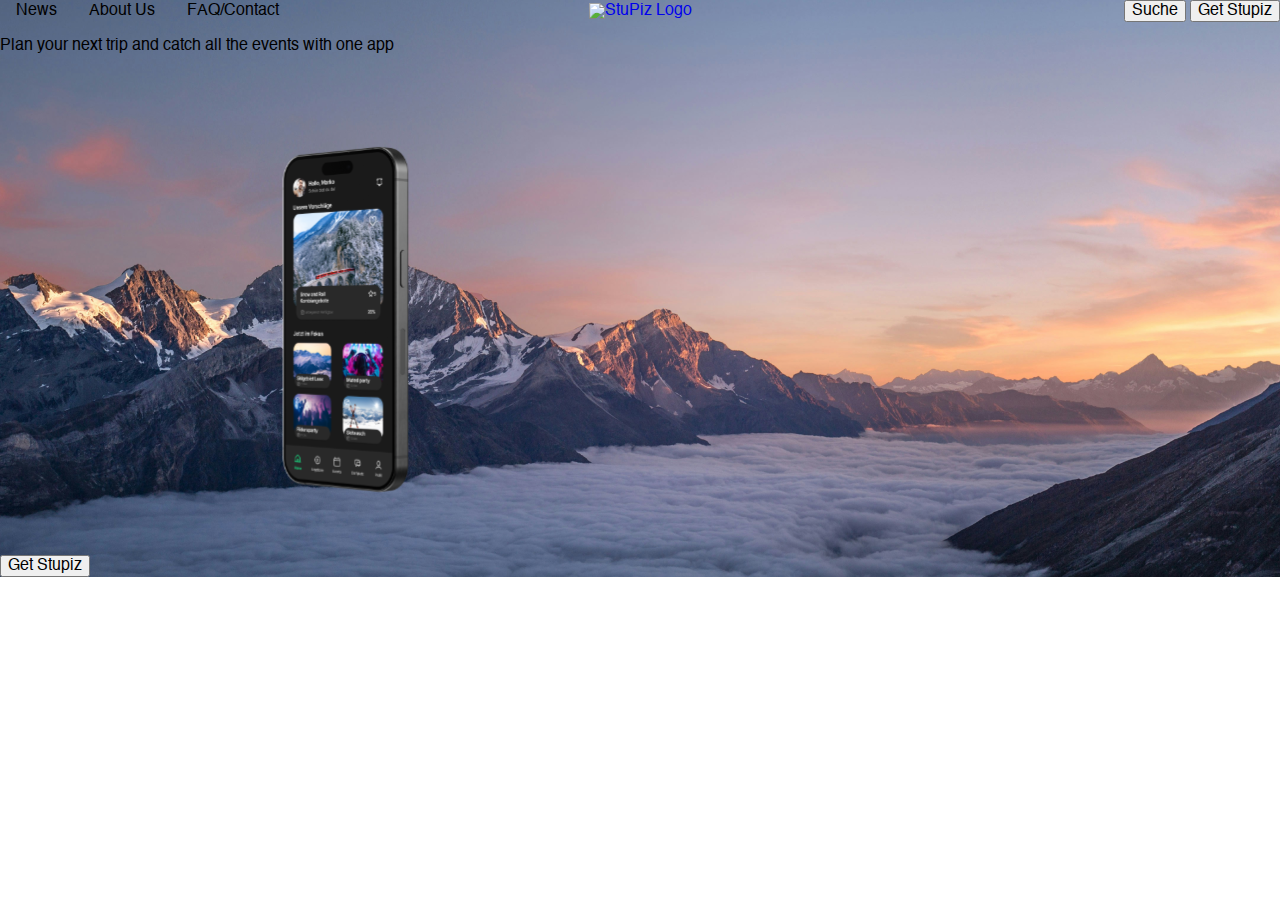
==== index.html @ 4cbeb844 "add background Image" ====
<!DOCTYPE html>
<html lang="en">
<head>
    <meta charset="UTF-8">
    <meta http-equiv="X-UA-Compatible" content="IE=edge">
    <meta name="viewport" content="width=device-width, initial-scale=1.0">
    <title>StuPiz</title>

    <link rel="stylesheet" href="css/style.css">
</head>
<body>
    <header>
        <div class="header">
            <input type="checkbox" id="menu-toggle" class="menu-toggle">
            <label for="menu-toggle" class="burger-icon">
                <img src="./img/BurgerMenu.svg" alt="Open Menu">
            </label>
            <nav class="nav">
                <ul class="nav_links">
                    <li><a href="./pages/news.html">News</a></li>
                    <li><a href="./pages/aboutUs.html">About Us</a></li>
                    <li><a href="./pages/faqContact.html">FAQ/Contact</a></li>   
                </ul>
            </nav>
            <div class="logo">
                <a href="index.html">
                    <img src="./img/" alt="StuPiz Logo">
                </a>
            </div>
            <div class="download">
                <button type="button">Suche</button>
                <button type="button">Get Stupiz</button>
            </div>
        </div>
        <div class="prototype">
            <p> Plan your next trip and catch all the events with one app</p>
            <button type="button">Get Stupiz</button>

            <img src="./img/PhonePrototype.svg" width="500" height="500">    
        </div>
    </header>
    <main>
        <!-- <div class="image">
            <div class="prototype">
                <p> Plan your next trip and catch all the events with one app</p>
                <button type="button">Get Stupiz</button>

                <img src="./img/PhonePrototype.svg" width="500" height="500">    
            </div>
        </div> -->
    </main>
    <footer>
    </footer>
</body>
</html>
---- css/style.css ----
@font-face {
  font-family: 'Helvetica';
  src: url('Helvetica.ttc') format('truetype');
}

* {
  font-family: 'Helvetica', sans-serif;
  font-weight: 500;
  font-size: 16px;
  text-decoration: none;
}

body {
  margin: 0;
  padding: 0;
}
/* .image {
  background-image: url('../img/backgroundHomepage.png');
  position: absolute;
  top: 0;
  width: 100%;
  overflow: hidden;
  z-index: -1;
}*/

.prototype {
} 

header{
  background-image: url('../img/backgroundHomepage.png');
  margin: 0;
  padding: 0;
}

.header {
  display: flex;
  align-items: center;
}

.logo {
  flex: 1;
  text-align: center;
}

.download {
  flex: 1;
  text-align: right;
}

.burger-icon {
  display: none; /* Hidden by default for larger screens */
  cursor: pointer;
  z-index: 10;
}

.burger-icon img {
  width: 2rem;
  height: 2rem;
  transition: all 0.7s ease-in-out;
  /*transition: all 0.7s ease;  Optional smooth transition */
}

/* Hide Checkbox */
.menu-toggle {
  display: none;
}

.nav{
  flex: 1;
  /* justify-content: space-between;
  align-items: center; */
  display: flex;
  align-items: center;
  position: relative;
  width: 100%;
}

.nav_links {
  /* list-style: none;
  display: flex;
  flex-wrap: wrap;
  justify-content: space-between;
  margin: 0;
  padding: 0;
  margin-bottom: 10px; */

  display: flex;
  list-style: none;
  margin: 0;
  padding: 0;
}

.nav_links li a {
  /* display: block;
  box-sizing: border-box;
  height: 40px;
  padding: 10px 15px 0px 15px;
  color: black; */

  text-decoration: none;
  padding: 0 1rem;
  color: #000;
}

@media (max-width: 900px) {

  .nav_links {
    display: none; /* Hide by default */
    position: absolute;
    top: 100%; /* Position below header */
    left: 0;
    flex-direction: column; /* Vertical layout */
    width: 100%;
    text-align: left;
    padding: 1rem 0;
  }

  /* Show Navigation When Checked */
  .menu-toggle:checked ~ .nav .nav_links {
      display: flex;
  }

  /* Display Burger Icon */
  .burger-icon {
      display: block;
      background-color: black;
  }

  /* Swap Burger Icon to Close Icon When Checked */
  .menu-toggle:checked + .burger-icon img {
      content: url('../img/CloseIcon.svg'); /* Replace with CloseMenu.svg */
  }

  /* Hide Logo and Download Button When Checked */
  .menu-toggle:checked ~ .logo,
  .menu-toggle:checked ~ .download {
      display: none;
  }
}
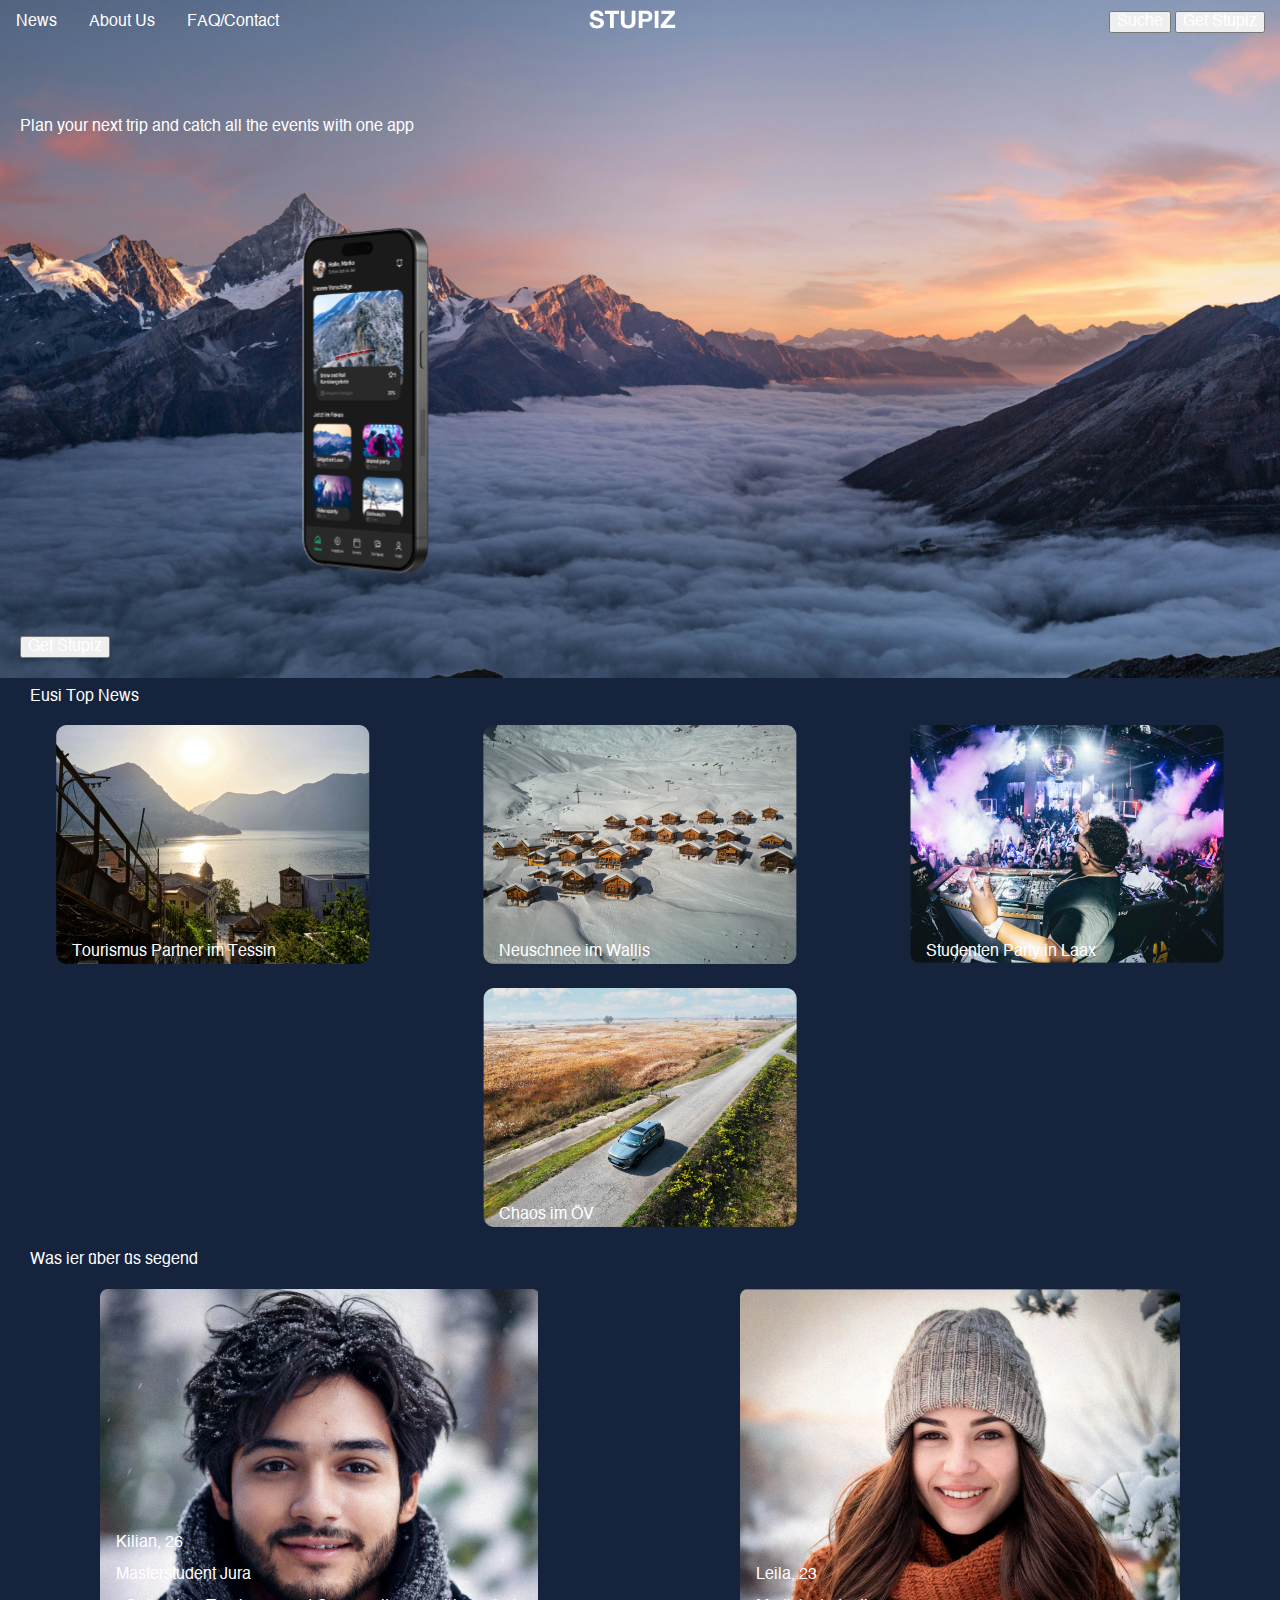
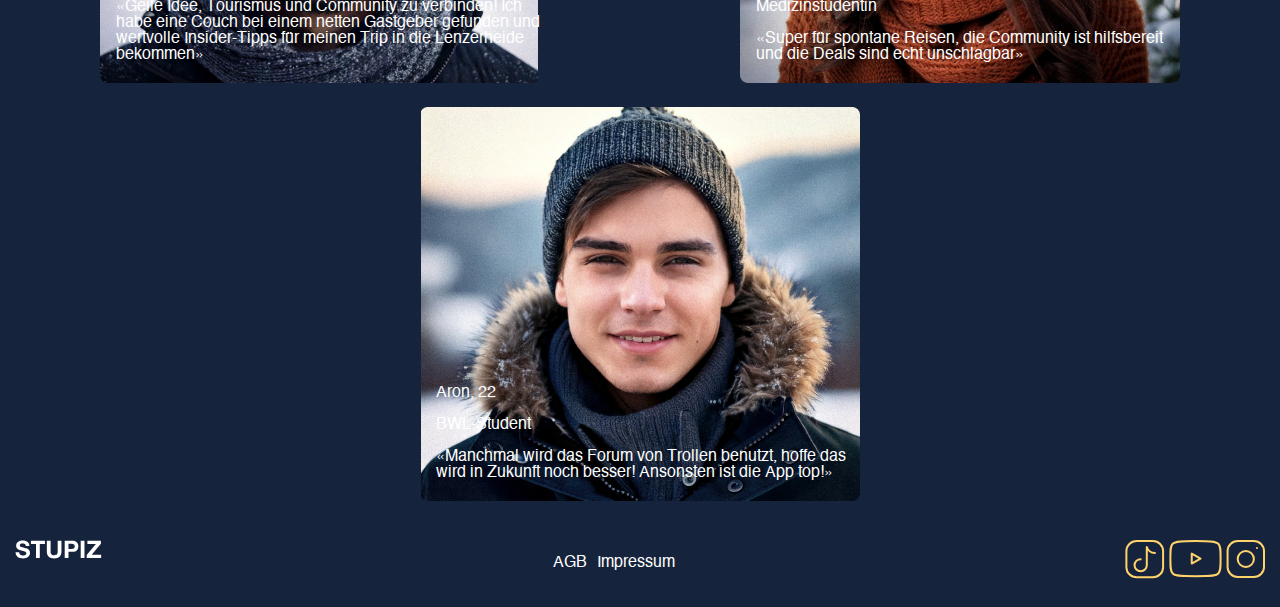
==== commit ee475590: "Add homepage content and FAQ page" ====
--- a/index.html
+++ b/index.html
@@ -9,7 +9,7 @@
     <link rel="stylesheet" href="css/style.css">
 </head>
 <body>
-    <header>
+    <header id="background-image">
         <div class="header">
             <input type="checkbox" id="menu-toggle" class="menu-toggle">
             <label for="menu-toggle" class="burger-icon">
@@ -24,7 +24,7 @@
             </nav>
             <div class="logo">
                 <a href="index.html">
-                    <img src="./img/" alt="StuPiz Logo">
+                    <img src="img/STUPIZ.svg" alt="StuPiz Logo">
                 </a>
             </div>
             <div class="download">
@@ -40,16 +40,84 @@
         </div>
     </header>
     <main>
-        <!-- <div class="image">
-            <div class="prototype">
-                <p> Plan your next trip and catch all the events with one app</p>
-                <button type="button">Get Stupiz</button>
-
-                <img src="./img/PhonePrototype.svg" width="500" height="500">    
+        <div class="top-news">
+            <h1>Eusi Top News</h1>
+            <div class="top-news-items">
+                <article class="news-item">
+                    <a href="./pages/news.html"><img src="img/News1.png" alt="News1" class="news-img"></a>
+                    <div class="zwei_ueberschriften">
+                        <a class="mini_marker" href="./pages/news.html">Tourismus Partner im Tessin</a>
+                    </div>
+                </article>
+                <article class="news-item">
+                    <a href="./pages/news.html"><img src="img/News2.png" alt="News1" class="news-img"></a>
+                    <div class="zwei_ueberschriften">
+                        <a class="mini_marker" href="./pages/news.html">Neuschnee im Wallis</a>
+                    </div>
+                </article>
+                <article class="news-item">
+                    <a href="./pages/news.html"><img src="img/News3.png" alt="News1" class="news-img"></a>
+                    <div class="zwei_ueberschriften">
+                        <a class="mini_marker" href="./pages/news.html">Studenten Party in Laax</a>
+                    </div>
+                </article>
+                <article class="news-item">
+                    <a href="./pages/news.html"><img src="img/News4.png" alt="News1" class="news-img"></a>
+                    <div class="zwei_ueberschriften">
+                        <a class="mini_marker" href="./pages/news.html">Chaos im ÖV</a>
+                    </div>
+                </article>
             </div>
-        </div> -->
+        </div>
+        <div class="reviews">
+            <h1>Was ier über üs segend</h1>
+            <div class="review-items">
+                <article class="review-item">
+                    <img src="img/Kilian.png" alt="Review1" class="review-img">
+                    <div class="zwei_ueberschriften">
+                        <h2>Kilian, 26</h2>
+                        <h3>Masterstudent Jura</h3>
+                        <p>«Geile Idee, Tourismus und Community zu verbinden! Ich habe eine Couch bei einem netten Gastgeber gefunden und wertvolle Insider-Tipps für meinen Trip in die Lenzerheide bekommen»</p>
+                    </div>
+                </article>
+                <article class="review-item">
+                    <img src="img/Leila.png" alt="Review2" class="review-img">
+                    <div class="zwei_ueberschriften">
+                        <h2>Leila, 23</h2>
+                        <h3>Medizinstudentin</h3>
+                        <p>«Super für spontane Reisen, die Community ist hilfsbereit und die Deals sind echt unschlagbar»</p>
+                    </div>
+                </article>
+                <article class="review-item">
+                    <img src="img/Aron.png" alt="Review3" class="review-img">
+                    <div class="zwei_ueberschriften">
+                        <h2>Aron, 22</h2>
+                        <h3>BWL-Student</h3>
+                        <p>«Manchmal wird das Forum von Trollen benutzt, hoffe das wird in Zukunft noch besser! Ansonsten ist die App top!»</p>
+                    </div>
+                </article>
+            </div>
+        </div>
     </main>
     <footer>
+        <a href="index.html">
+            <img src="img/STUPIZ.svg" alt="StuPiz Logo">
+        </a>
+        <div class="footer-links">
+            <a>AGB</a>
+            <a>Impressum</a>
+        </div>
+        <div class="some-links">
+            <a href="index.html">
+                <img src="./img/icon _tiktok_.svg" alt="TikTok">
+            </a>
+            <a href="index.html">
+                <img src="./img/icon _youtube_.svg" alt="Youtube">
+            </a>
+            <a href="index.html">
+                <img src="./img/icon _instagram_.svg" alt="Instagram">
+            </a>
+        </div>
     </footer>
 </body>
 </html>
--- a/css/style.css
+++ b/css/style.css
@@ -3,33 +3,40 @@
   src: url('Helvetica.ttc') format('truetype');
 }
 
+:root {
+  --primary-color: #15243C;
+  --secondary-color: #FFD36C;
+}
 * {
   font-family: 'Helvetica', sans-serif;
   font-weight: 500;
   font-size: 16px;
   text-decoration: none;
+  color: white;
+}
+
+html, body{
+  height: 100%;
 }
 
 body {
   margin: 0;
   padding: 0;
-}
-/* .image {
+  background-color: var(--primary-color);
+  display: flex;
+  flex-direction: column;
+}
+
+main {
+  flex: 1;
+}
+
+#background-image{
   background-image: url('../img/backgroundHomepage.png');
-  position: absolute;
-  top: 0;
-  width: 100%;
-  overflow: hidden;
-  z-index: -1;
-}*/
-
-.prototype {
-} 
-
-header{
-  background-image: url('../img/backgroundHomepage.png');
-  margin: 0;
-  padding: 0;
+  margin: 0;
+  padding: 0;
+  position: relative;
+  background-size: cover;
 }
 
 .header {
@@ -40,17 +47,22 @@
 .logo {
   flex: 1;
   text-align: center;
+  margin-top: 10px;
 }
 
 .download {
   flex: 1;
   text-align: right;
+  margin-right: 15px;
+  margin-top: 10px;
 }
 
 .burger-icon {
   display: none; /* Hidden by default for larger screens */
   cursor: pointer;
   z-index: 10;
+  margin-left: 15px;
+  margin-top: 10px;
 }
 
 .burger-icon img {
@@ -63,27 +75,19 @@
 /* Hide Checkbox */
 .menu-toggle {
   display: none;
+  margin-left: 15px;
 }
 
 .nav{
   flex: 1;
-  /* justify-content: space-between;
-  align-items: center; */
   display: flex;
   align-items: center;
   position: relative;
   width: 100%;
+  padding-top: 10px;
 }
 
 .nav_links {
-  /* list-style: none;
-  display: flex;
-  flex-wrap: wrap;
-  justify-content: space-between;
-  margin: 0;
-  padding: 0;
-  margin-bottom: 10px; */
-
   display: flex;
   list-style: none;
   margin: 0;
@@ -91,15 +95,147 @@
 }
 
 .nav_links li a {
-  /* display: block;
-  box-sizing: border-box;
-  height: 40px;
-  padding: 10px 15px 0px 15px;
-  color: black; */
-
+  display: block;
   text-decoration: none;
   padding: 0 1rem;
-  color: #000;
+}
+
+.prototype {
+  margin-top: 50px; /* Adjust the space between the nav and the prototype */
+  padding: 20px;
+}
+
+.top-news h1{
+  margin-left: 30px;
+}
+
+.top-news-items{
+  display: flex;
+  flex-wrap: wrap;
+  justify-content: space-around;
+  margin: 0;
+  padding: 0;
+  margin-bottom: 10px;
+}
+
+.news-item{
+  margin: 10px;
+  box-sizing:border-box;
+  position: relative;
+}
+
+.news-img{
+
+}
+
+.zwei_ueberschriften{
+  position: absolute;
+  bottom: 8px;
+  left: 16px;
+}
+
+.reviews h1{
+  margin-left: 30px;
+}
+
+.review-items{
+  display: flex;
+  flex-wrap: wrap;
+  justify-content: space-around;
+  margin: 0;
+  padding: 0;
+  margin-bottom: 10px;
+}
+
+.review-item{
+  margin: 10px;
+  box-sizing:border-box;
+  position: relative;
+}
+
+footer{
+  display: flex;
+  flex-wrap: wrap;
+  justify-content: space-between  ;
+  margin: 0;
+  padding: 0;
+  gap:30px;
+  margin-bottom: 10px;
+  margin-left: 15px;
+  margin-right: 15px;
+  min-height: 82px;
+}
+
+footer a, .footer-links, .some-links{
+  vertical-align: middle;
+  margin-top: 15px;
+  margin-bottom: 15px;
+}
+
+.footer-links{
+  display: flex;
+  flex-wrap: wrap;
+  justify-content: space-between;
+  gap: 10px;
+}
+
+.faq {
+  margin-top: 50px;
+}
+.answers{
+  display: none;
+  margin-top: 10px;
+  text-align: left;
+}
+
+.questions-container{
+  display: flex;
+  flex-wrap: wrap;
+  justify-content: space-around;
+  margin: 0;
+  padding: 0;
+  gap: 10px;  
+}
+
+.questions-container h1{
+  margin-left: 30px;
+  width: 70%;
+}
+
+.questions {
+  width: 70%;
+  display: flex;
+  flex-direction: column;
+  /* justify-content: center; */
+  border-bottom: white 1px solid;
+  margin-bottom: 15px;
+}
+
+.plusIcon{
+  display: flex;
+  justify-content: center;
+}
+
+.questions h2{
+  text-align: left;
+  flex: 5;
+  margin: 0;
+}
+
+.questions img{
+  text-align: right;
+  height: 20px;
+  width: 20px;
+  margin-bottom: 20px;
+  margin-left: 10px;
+}
+
+.qst-toggle{
+  display: none;
+}
+
+.qst-toggle:checked ~ .answers{
+  display: block;
 }
 
 @media (max-width: 900px) {
@@ -123,7 +259,6 @@
   /* Display Burger Icon */
   .burger-icon {
       display: block;
-      background-color: black;
   }
 
   /* Swap Burger Icon to Close Icon When Checked */
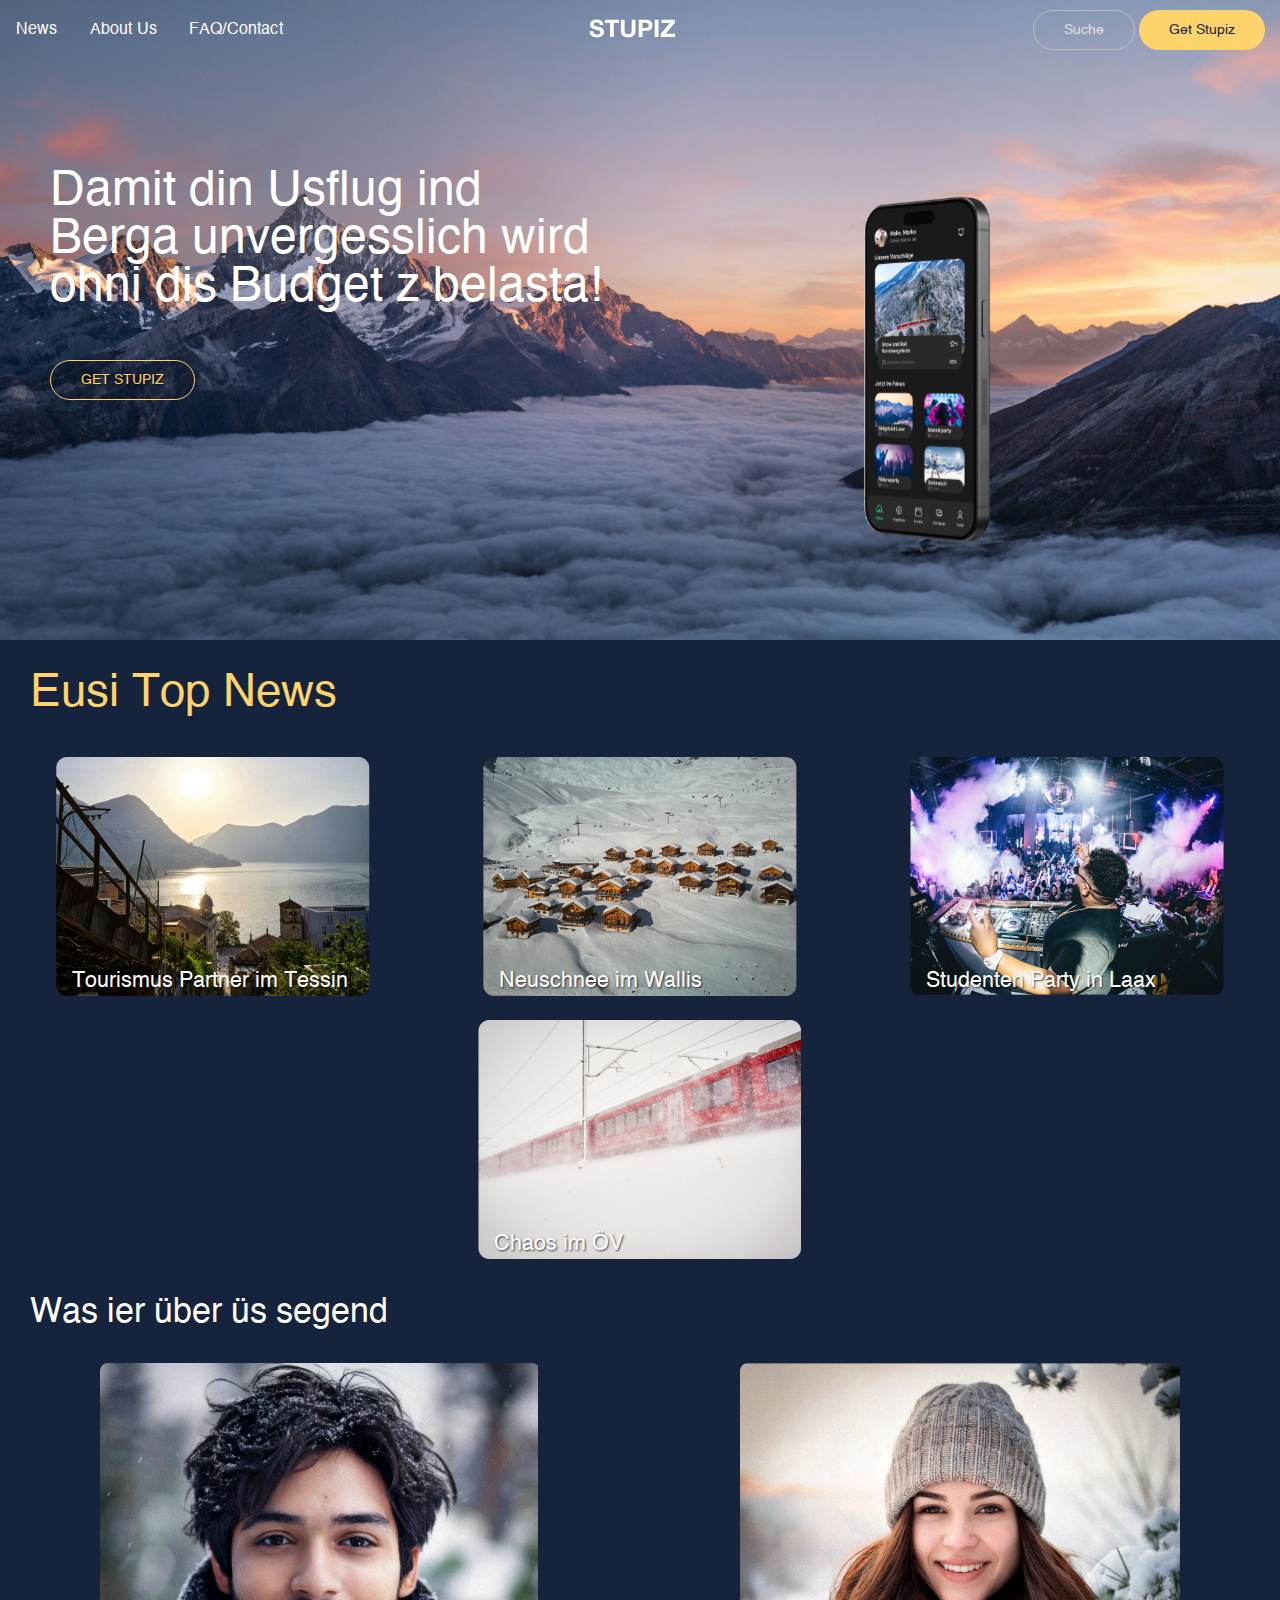
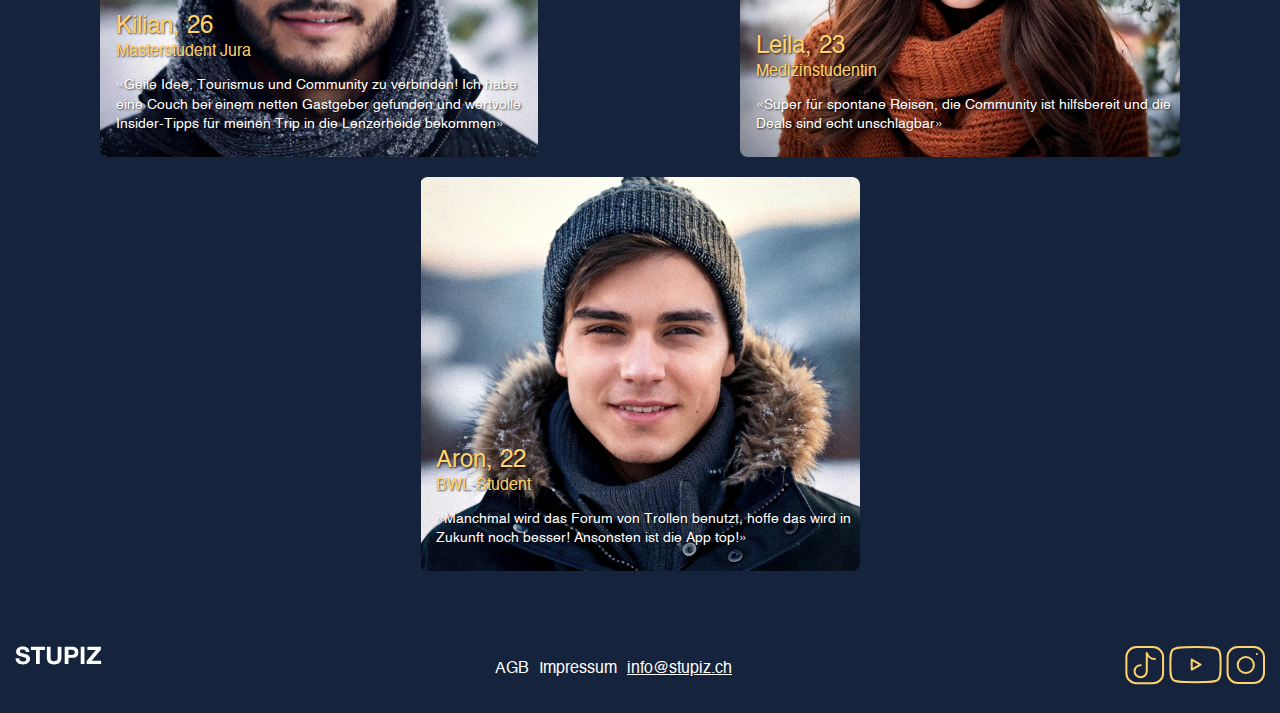
==== commit ab3cda4c: "All sites responsive" ====
--- a/index.html
+++ b/index.html
@@ -27,14 +27,18 @@
                     <img src="img/STUPIZ.svg" alt="StuPiz Logo">
                 </a>
             </div>
-            <div class="download">
-                <button type="button">Suche</button>
-                <button type="button">Get Stupiz</button>
+            <div class="header-buttons">
+                <button id="search-button" class="transparentButton" type="button">Suche</button>
+                <button id="search-icon-button"><img src="./img/icon _search_.svg" height="25px" width="25px"></button>
+                <input type="text" id="search-bar" placeholder="Suche">
+                <button id="download-button" class="yellowButton" type="button">Get Stupiz</button>
             </div>
         </div>
         <div class="prototype">
-            <p> Plan your next trip and catch all the events with one app</p>
-            <button type="button">Get Stupiz</button>
+            <div class="prototype-text">
+                <p>Damit din Usflug ind Berga unvergesslich wird ohni dis Budget z belasta!</p>
+                <button class="transparentYellowButton" type="button">GET STUPIZ</button>
+            </div>
 
             <img src="./img/PhonePrototype.svg" width="500" height="500">    
         </div>
@@ -73,27 +77,33 @@
             <h1>Was ier über üs segend</h1>
             <div class="review-items">
                 <article class="review-item">
-                    <img src="img/Kilian.png" alt="Review1" class="review-img">
-                    <div class="zwei_ueberschriften">
-                        <h2>Kilian, 26</h2>
-                        <h3>Masterstudent Jura</h3>
-                        <p>«Geile Idee, Tourismus und Community zu verbinden! Ich habe eine Couch bei einem netten Gastgeber gefunden und wertvolle Insider-Tipps für meinen Trip in die Lenzerheide bekommen»</p>
+                    <div class="review-container">
+                        <img src="img/Kilian.png" alt="Review1" class="review-img">
+                        <div class="zwei_ueberschriften">
+                            <h2>Kilian, 26</h2>
+                            <h3>Masterstudent Jura</h3>
+                            <p>«Geile Idee, Tourismus und Community zu verbinden! Ich habe eine Couch bei einem netten Gastgeber gefunden und wertvolle Insider-Tipps für meinen Trip in die Lenzerheide bekommen»</p>
+                        </div>
                     </div>
                 </article>
                 <article class="review-item">
-                    <img src="img/Leila.png" alt="Review2" class="review-img">
-                    <div class="zwei_ueberschriften">
-                        <h2>Leila, 23</h2>
-                        <h3>Medizinstudentin</h3>
-                        <p>«Super für spontane Reisen, die Community ist hilfsbereit und die Deals sind echt unschlagbar»</p>
+                    <div class="review-container">
+                        <img src="img/Leila.png" alt="Review2" class="review-img">
+                        <div class="zwei_ueberschriften">
+                            <h2>Leila, 23</h2>
+                            <h3>Medizinstudentin</h3>
+                            <p>«Super für spontane Reisen, die Community ist hilfsbereit und die Deals sind echt unschlagbar»</p>
+                        </div>
                     </div>
                 </article>
                 <article class="review-item">
-                    <img src="img/Aron.png" alt="Review3" class="review-img">
-                    <div class="zwei_ueberschriften">
-                        <h2>Aron, 22</h2>
-                        <h3>BWL-Student</h3>
-                        <p>«Manchmal wird das Forum von Trollen benutzt, hoffe das wird in Zukunft noch besser! Ansonsten ist die App top!»</p>
+                    <div class="review-container">
+                        <img src="img/Aron.png" alt="Review3" class="review-img">
+                        <div class="zwei_ueberschriften">
+                            <h2>Aron, 22</h2>
+                            <h3>BWL-Student</h3>
+                            <p>«Manchmal wird das Forum von Trollen benutzt, hoffe das wird in Zukunft noch besser! Ansonsten ist die App top!»</p>
+                        </div>
                     </div>
                 </article>
             </div>
@@ -104,17 +114,18 @@
             <img src="img/STUPIZ.svg" alt="StuPiz Logo">
         </a>
         <div class="footer-links">
-            <a>AGB</a>
-            <a>Impressum</a>
+            <a href="./pages/AGB.html">AGB</a>
+            <a href="./pages/impressum.html">Impressum</a>
+            <a class="email-span" href="mailto:info@stupiz.ch">info@stupiz.ch</a>
         </div>
         <div class="some-links">
-            <a href="index.html">
+            <a href="https://www.tiktok.com/de-DE/" target="_blank">
                 <img src="./img/icon _tiktok_.svg" alt="TikTok">
             </a>
-            <a href="index.html">
+            <a href="https://www.youtube.com/" target="_blank">
                 <img src="./img/icon _youtube_.svg" alt="Youtube">
             </a>
-            <a href="index.html">
+            <a href="https://www.instagram.com/" target="_blank">
                 <img src="./img/icon _instagram_.svg" alt="Instagram">
             </a>
         </div>
--- a/css/style.css
+++ b/css/style.css
@@ -6,6 +6,7 @@
 :root {
   --primary-color: #15243C;
   --secondary-color: #FFD36C;
+  --text-shadow: 1px 1px 2px rgba(0, 0, 0, 0.7);
 }
 * {
   font-family: 'Helvetica', sans-serif;
@@ -31,6 +32,74 @@
   flex: 1;
 }
 
+button{
+  position: relative;
+  border-radius: 30px;
+  height: 40px;
+  overflow: hidden;
+  padding: 6px 30px;
+  box-sizing: border-box;
+  text-align: left;
+  font-size: 14px;
+  color: var(--primary-color);
+  border: 0
+}
+
+.yellowButton{
+  background-color: var(--secondary-color);
+}
+
+.yellowButton:hover{
+  background-color: transparent;
+  color: var(--secondary-color);
+  border: 1px solid var(--secondary-color);
+}
+
+.transparentButton{
+  color: #e0e0e0;
+  border: 1px solid #bdbdbd;
+  background-color: transparent;
+}
+
+.transparentButton:hover{
+  background-color: #e0e0e0;
+  color: var(--primary-color);
+}
+
+.transparentYellowButton{
+  color: var(--secondary-color);
+  border: 1px solid var(--secondary-color);
+  background-color: rgba(0, 0, 0, 0.1);
+  text-shadow: var(--text-shadow);
+}
+
+.transparentYellowButton:hover{
+  background-color: var(--secondary-color);
+  color: var(--primary-color);
+  text-shadow: none;
+}
+
+#search-icon-button{
+  display: none;
+  position: relative;
+  height: 30px0px;
+  overflow: hidden;
+  box-sizing: border-box;
+  text-align: left;
+  font-size: 14px;
+  border: 0
+}
+
+#search-button:active ~ #search-bar{
+  display: inline;
+}
+
+#search-bar{
+  display: none;
+}
+
+/* Homepage styling*/
+
 #background-image{
   background-image: url('../img/backgroundHomepage.png');
   margin: 0;
@@ -50,7 +119,7 @@
   margin-top: 10px;
 }
 
-.download {
+.header-buttons {
   flex: 1;
   text-align: right;
   margin-right: 15px;
@@ -92,6 +161,9 @@
   list-style: none;
   margin: 0;
   padding: 0;
+  font-size: 16px;
+  letter-spacing: 0.01em;
+  line-height: 22.4px;
 }
 
 .nav_links li a {
@@ -103,16 +175,35 @@
 .prototype {
   margin-top: 50px; /* Adjust the space between the nav and the prototype */
   padding: 20px;
+  display: flex;
+  flex-wrap: wrap;
+}
+
+.prototype-text{
+  flex: 1.5;
+  margin-left: 30px;
+}
+
+.prototype p{
+  font-size: 48px;
+}
+
+.prototype img{
+  flex: 1.6;
+  margin-right: 30px;
 }
 
 .top-news h1{
   margin-left: 30px;
+  font-size: 45.75px;
+  color: var(--secondary-color);
 }
 
 .top-news-items{
   display: flex;
   flex-wrap: wrap;
   justify-content: space-around;
+  text-shadow: var(--text-shadow);
   margin: 0;
   padding: 0;
   margin-bottom: 10px;
@@ -134,8 +225,31 @@
   left: 16px;
 }
 
+.zwei_ueberschriften a{
+  font-size: 21.53px;
+  font-weight: 500;
+}
+
+.zwei_ueberschriften h2{
+  font-size: 24px;
+  color: var(--secondary-color);
+  margin-bottom: 5px;
+}
+
+.zwei_ueberschriften h3{
+  font-size: 16px;
+  color: var(--secondary-color);
+  margin-top: 5px;
+}
+
+.zwei_ueberschriften p{
+  font-size: 14px;
+  line-height: 19.6px;
+}
+
 .reviews h1{
   margin-left: 30px;
+  font-size: 34px;
 }
 
 .review-items{
@@ -145,12 +259,27 @@
   margin: 0;
   padding: 0;
   margin-bottom: 10px;
+  text-shadow: var(--text-shadow);
 }
 
 .review-item{
+  display: flex;
+  flex-wrap: wrap;
+  justify-content: center;
   margin: 10px;
-  box-sizing:border-box;
-  position: relative;
+  position: relative;
+}
+
+.review-container{
+  position: relative;
+  display: inline-block;
+  width: 100%;
+}
+
+.review-container img{
+  display: block;
+  width: 100%;
+  height: auto;
 }
 
 footer{
@@ -160,6 +289,7 @@
   margin: 0;
   padding: 0;
   gap:30px;
+  margin-top: 40px;
   margin-bottom: 10px;
   margin-left: 15px;
   margin-right: 15px;
@@ -179,6 +309,186 @@
   gap: 10px;
 }
 
+
+/* News page styling */
+.news{
+  margin: 10px;
+  box-sizing:border-box;
+  position: relative;
+}
+
+.bignews{
+  display: flex;
+  flex-wrap: wrap;
+  justify-content: center;
+  align-items: space-around;
+  position: relative;
+  margin-left: 70px;
+  margin-right: 70px;
+  margin-top: 50px;
+}
+
+.image-container{
+  position: relative;
+  display: inline-block;
+  width: 100%;
+}
+
+.image-container img{
+  display: block; /* Ensure no extra space around the image */
+  width: 100%; /* Optional: Adjust to control image size */
+  height: auto;
+}
+
+.overlay-text{
+  position: absolute;
+  bottom: 10px;
+  right: 10px;
+  color: white;
+  text-shadow: 1px 1px 2px rgba(0, 0, 0, 0.7);
+  padding: 10px;
+  text-align: right;
+}
+
+.overlay-text h2, .overlay-text p, .overlay-text button{
+  margin: 5px 0;
+}
+
+.overlay-text h2 {
+  font-size: 48px;
+  color: var(--secondary-color);
+}
+
+.grossenewsbilder{
+  display: block; /* Ensure no extra space around the image */
+  width: 100%; /* Optional: Adjust to control image size */
+  height: auto;
+}
+
+.allNews{
+  display: flex;
+  flex-wrap: wrap;
+  justify-content: center;
+  text-shadow: var(--text-shadow);
+}
+
+.medium-news, .small-news{
+  display: flex;
+  flex-wrap: wrap;
+  justify-content: center;
+  position: relative;
+  margin-left: 30px;
+  margin-right: 30px;
+  margin-top: 50px;
+}
+
+.image-container-small{
+  position: relative;
+  display: inline-block;
+  width: 100%;
+}
+
+.image-container-small img{
+  display: block; /* Ensure no extra space around the image */
+  width: 100%; /* Optional: Adjust to control image size */
+  height: auto;
+}
+
+.mediumNewsbild{
+  flex: 4;
+}
+
+.smallNewsbild{
+  flex: 2;
+}
+
+.overlay-text-small{
+  position: absolute;
+  bottom: 8px;
+  left: 16px;
+  color: white;
+  text-shadow: 1px 1px 2px rgba(0, 0, 0, 0.7);
+  padding: 10px;
+  text-align: left;
+}
+
+.overlay-text-small h3{
+  font-size: 24px;
+  margin: 5px 0;
+  color: #f8fffa;
+}
+
+.subtitle{
+  font-size: 45.75px;
+  color: #fff;
+  margin-left: 30px;
+}
+
+
+/* AGB Styling */
+
+.AGB{
+  display: flex;
+  flex-direction: column;
+  flex-wrap: wrap;
+  width: 70%;
+  margin-top: 30px;
+  margin-left: 30px;
+  margin-right: 30px;
+}
+
+.AGB h3{
+  font-size: 20px;
+  color: var(--secondary-color);
+  margin-bottom: 10px;
+}
+
+.AGB p{
+  font-size: 14px;
+  color: #fff;
+  margin: 0;
+}
+
+.yellow-span{
+  color: var(--secondary-color);
+}
+
+.email-span{
+  text-decoration: underline;
+}
+
+.link{
+  text-decoration: underline;
+}
+
+@media (max-width: 768px) {
+  .bignews{
+    margin-left: 5px;
+    margin-right: 5px;
+  }
+
+  .overlay-text {
+      bottom: 5px;
+      right: 5px;
+      padding: 5px;
+  }
+
+  .overlay-text h2 {
+      font-size: 1.5rem;
+      color: #ffd36c;
+  }
+
+  .overlay-text p {
+      font-size: 0.9rem;
+  }
+
+  .overlay-text button {
+      font-size: 0.8rem;
+      padding: 6px 8px;
+  }
+}
+
+/* FAQ Page Styling */
 .faq {
   margin-top: 50px;
 }
@@ -238,22 +548,243 @@
   display: block;
 }
 
-@media (max-width: 900px) {
+.qst-toggle:checked + .plusIcon img {
+  content: url('../img/minus_icon.svg'); /* Replace with CloseMenu.svg */
+}
+
+/* Abou Us Styling */
+
+.vision{
+  display: flex;
+  flex-wrap: wrap;
+  margin-top: 230.34px;
+  justify-content: center;
+  margin-left: 20px;
+  margin-right: 20px;
+}
+
+.Text_Vision{
+  display: flex;
+  flex-wrap: wrap;
+  flex-direction: column;
+  max-width: 700px;
+}
+
+.Vision_Icon{
+  position: relative;
+  width: auto;
+  height: 100%;
+  flex-shrink: 0;
+  margin-right: 36px;
+  margin-left: 30px;
+  justify-content: center;
+}
+
+.vision h2{
+  color: var(--Color---Secondary, #FFD36C);
+  font-size: 40px;
+  font-style: normal;
+  font-weight: 700;
+  line-height: 44px; /* 110% */
+  position: relative;
+}
+
+.vision p{
+  position: relative;
+  font-size: 24px;
+  font-style: normal;
+  font-weight: 400;
+  line-height: normal;
+  color: var(--Color---White, #F8FFFA);
+}
+
+.Team{
+  display: flex;
+  flex-wrap: wrap;
+  justify-content: space-around;
+  margin: 0;
+  padding: 0;
+  margin-bottom: 10px;
+  text-shadow: var(--text-shadow);
+}
+
+.team-person{
+  margin: 20px;
+}
+
+.team-person p{
+  max-width: 200px;
+}
+
+.Portrait{
+  max-width: 200px;
+  height: auto;
+  border-radius: 8px;
+  flex-shrink: 0;
+  margin: 0;
+}
+
+.person-container{
+  position: relative;
+  display: inline-block;
+  width: 100%;
+}
+
+.person-container h4{
+  position: absolute;
+  bottom: 8px;
+  left: 16px;
+  margin: 0;
+  font-size: 24px;
+  text-shadow: var(--text-shadow);
+}
+
+.person-container img{
+  display: block;
+  width: 100%;
+  height: auto;
+}
+
+.Werte h4{
+  color: #FFF;
+  font-size: 24px;
+  font-style: normal;
+  font-weight: 700;
+  line-height: normal;
+}
+
+.wert-container{
+  margin: 30px;
+  display: flex;
+  flex-direction: column;
+  justify-content: space-evenly;
+  align-items: center;
+}
+
+.Werte{
+  display: flex;
+  flex-wrap: wrap;
+  justify-content: center;
+  align-items:center;
+  margin-top: 145.65px;
+}
+
+.Werte_Icon{
+  width: 90.037px;
+  height: 130.691px;
+  flex-shrink: 0;
+}
+
+.Gruendungsgeschichte{
+  display: flex;
+  flex-wrap: wrap;
+  justify-content: space-around;
+  margin-left: 70px;
+  margin-right: 70px;
+  margin-top: 150px;
+}
+
+.Teamfoto{
+  position: relative;
+  width: 100%;
+  flex: 1;
+  max-width: 800px;
+}
+
+.Teamfoto img{
+  width: 100%;
+  height: auto;
+  max-width: 800px;
+}
+
+.Text_Gruendungsgeschichte{
+  flex: 2;
+  text-align: left;
+  margin-left: 40px;
+  max-width: 400px;
+}
+
+.Gruendungsgeschichte h2{
+  color: var(--Color---Secondary, #FFD36C);
+  font-size: 38px;
+  font-weight: 700;
+  letter-spacing: 1.748px;
+}
+
+.Gruendungsgeschichte p{
+  color: #FFF;
+  font-size: 14px;
+  font-style: normal;
+  font-weight: 400;
+  line-height: 19.6px;
+}
+
+@media (max-width: 1250px){
+  .Teamfoto{
+    position: relative;
+    width: 100%;
+    max-width: 800px;
+  }
+  
+  .Teamfoto img{
+    width: 100%;
+    height: auto;
+    max-width: 800px;
+  }
+
+  .Text_Gruendungsgeschichte{
+    text-align: left;
+    max-width: 400px;
+    margin-bottom: 50px;
+  }
+
+  .Gruendungsgeschichte{
+    display: flex;
+    flex-wrap: wrap;
+    flex-direction: column-reverse;
+    justify-content: center;
+    align-items: center;
+    margin-top: 150px;
+  }
+}
+
+@media (max-width: 920px) {
+  #search-icon-button{
+    display: inline-block;
+    position: relative;
+    height: 40px;
+    overflow: hidden;
+    border: 0;
+    background-color: transparent;
+  }
+
+  #download-button{
+    display: none;
+  }
+
+  #search-button{
+    display: none;
+  }
 
   .nav_links {
     display: none; /* Hide by default */
     position: absolute;
     top: 100%; /* Position below header */
     left: 0;
-    flex-direction: column; /* Vertical layout */
     width: 100%;
     text-align: left;
     padding: 1rem 0;
+    font-size: 16px;
+    letter-spacing: 0.01em;
+    line-height: 22.4px;
   }
 
   /* Show Navigation When Checked */
   .menu-toggle:checked ~ .nav .nav_links {
       display: flex;
+      flex: 1;
+      position: relative;
+      margin-left: 10px;
   }
 
   /* Display Burger Icon */
@@ -268,7 +799,40 @@
 
   /* Hide Logo and Download Button When Checked */
   .menu-toggle:checked ~ .logo,
-  .menu-toggle:checked ~ .download {
+  .menu-toggle:checked ~ .header-buttons {
       display: none;
+      transition: all 1s ease-out;
+  }
+}
+
+@media (max-width: 600px) {
+  footer{
+    display: flex;
+    gap: 10px;
+  }
+  
+  footer a, .footer-links, .some-links{
+    vertical-align: middle;
+    margin-top: 5px;
+    margin-bottom: 5px;
+    width: 100%;
+  }
+  
+  .footer-links{
+    display: flex;
+    flex-wrap: wrap;
+    justify-content: space-between;
+  }
+}
+
+@media (max-width: 435px) {
+  .prototype img{
+    margin: 0;
+    max-width: 300px;
+    height: auto;
+  }
+
+  .prototype p{
+    font-size: 30px;
   }
 }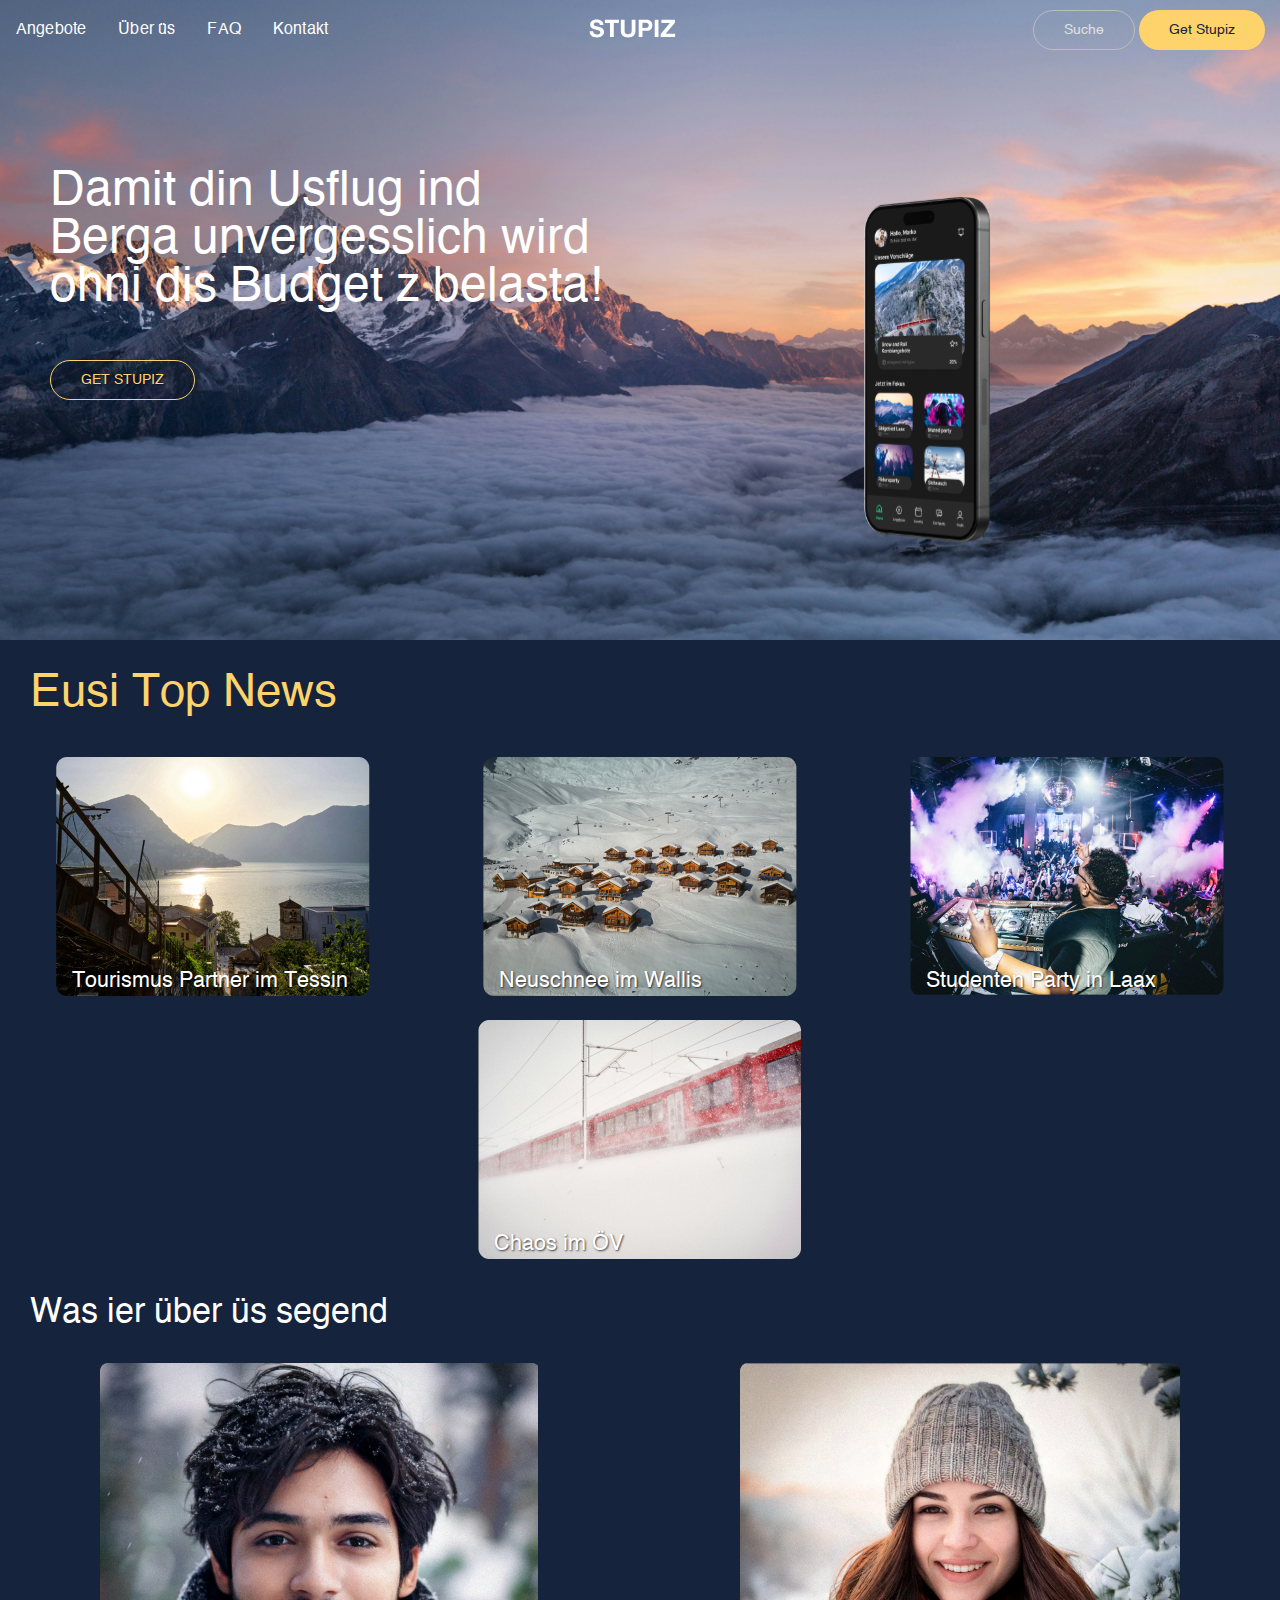
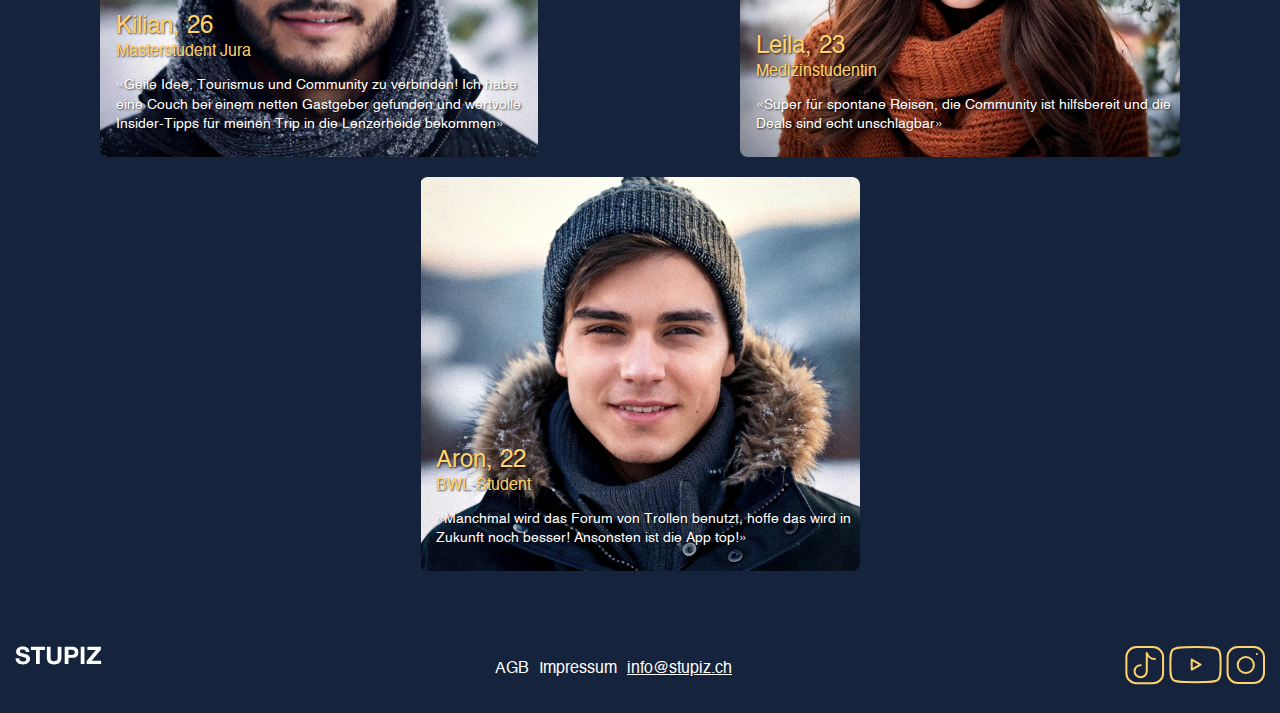
==== commit db037ebb: "add contact form" ====
--- a/index.html
+++ b/index.html
@@ -17,9 +17,10 @@
             </label>
             <nav class="nav">
                 <ul class="nav_links">
-                    <li><a href="./pages/news.html">News</a></li>
-                    <li><a href="./pages/aboutUs.html">About Us</a></li>
-                    <li><a href="./pages/faqContact.html">FAQ/Contact</a></li>   
+                    <li><a href="./pages/news.html">Angebote</a></li>
+                    <li><a href="./pages/aboutUs.html">Über üs</a></li>
+                    <li><a href="./pages/faqContact.html">FAQ</a></li>
+                    <li><a href="./pages/contact.html">Kontakt</a></li>  
                 </ul>
             </nav>
             <div class="logo">
--- a/css/style.css
+++ b/css/style.css
@@ -492,6 +492,13 @@
 .faq {
   margin-top: 50px;
 }
+
+.faq h1{
+  margin-left: 25px;
+  font-size: 45.75px;
+  color: var(--secondary-color);
+}
+
 .answers{
   display: none;
   margin-top: 10px;
@@ -550,6 +557,86 @@
 
 .qst-toggle:checked + .plusIcon img {
   content: url('../img/minus_icon.svg'); /* Replace with CloseMenu.svg */
+}
+
+
+/* Contact Page Styling */
+.contact-container{
+  display: flex;
+  flex-wrap: wrap;
+  justify-content: center;
+  margin-top: 50px;
+}
+
+.contact {
+  margin: 0;
+  padding: 0;
+  display: flex;
+  flex-wrap: wrap;
+  flex-direction: column;
+  margin: 0;
+  padding: 0;
+  gap: 10px;  
+  width: 65%;
+}
+
+.contact h1{
+  font-size: 45.75px;
+  color: var(--secondary-color);
+}
+
+.form-container{
+  display: flex;
+  flex-wrap: wrap;
+  flex-direction: column;
+  justify-content: center;
+  /* align-content: space-around; */
+  margin: 0;
+  padding: 0;
+  gap: 10px;  
+}
+
+.horizontal-container{
+  display: flex;
+  flex-wrap: wrap;
+  width: 100%;
+  gap:10px
+}
+
+.horizontal-container input{
+  flex: 1;
+}
+
+form button{
+  margin-top: 30px;
+}
+
+input{
+  border: none;
+  border-bottom: 1px solid #fff;
+  background-color: transparent;
+  padding: 10px;
+  color: #fff;
+}
+
+input:focus{
+  outline: none;
+}
+
+textarea{
+  border: none;
+  border-bottom: 1px solid #fff;
+  background-color: rgba(107, 107, 107, 0.246);
+  padding: 10px;
+  color: #fff;
+  height: 100px;
+}
+textarea:focus{
+  outline: none;
+}
+
+::placeholder{
+  color: #fff;
 }
 
 /* Abou Us Styling */
@@ -748,7 +835,7 @@
   }
 }
 
-@media (max-width: 920px) {
+@media (max-width: 1080px) {
   #search-icon-button{
     display: inline-block;
     position: relative;
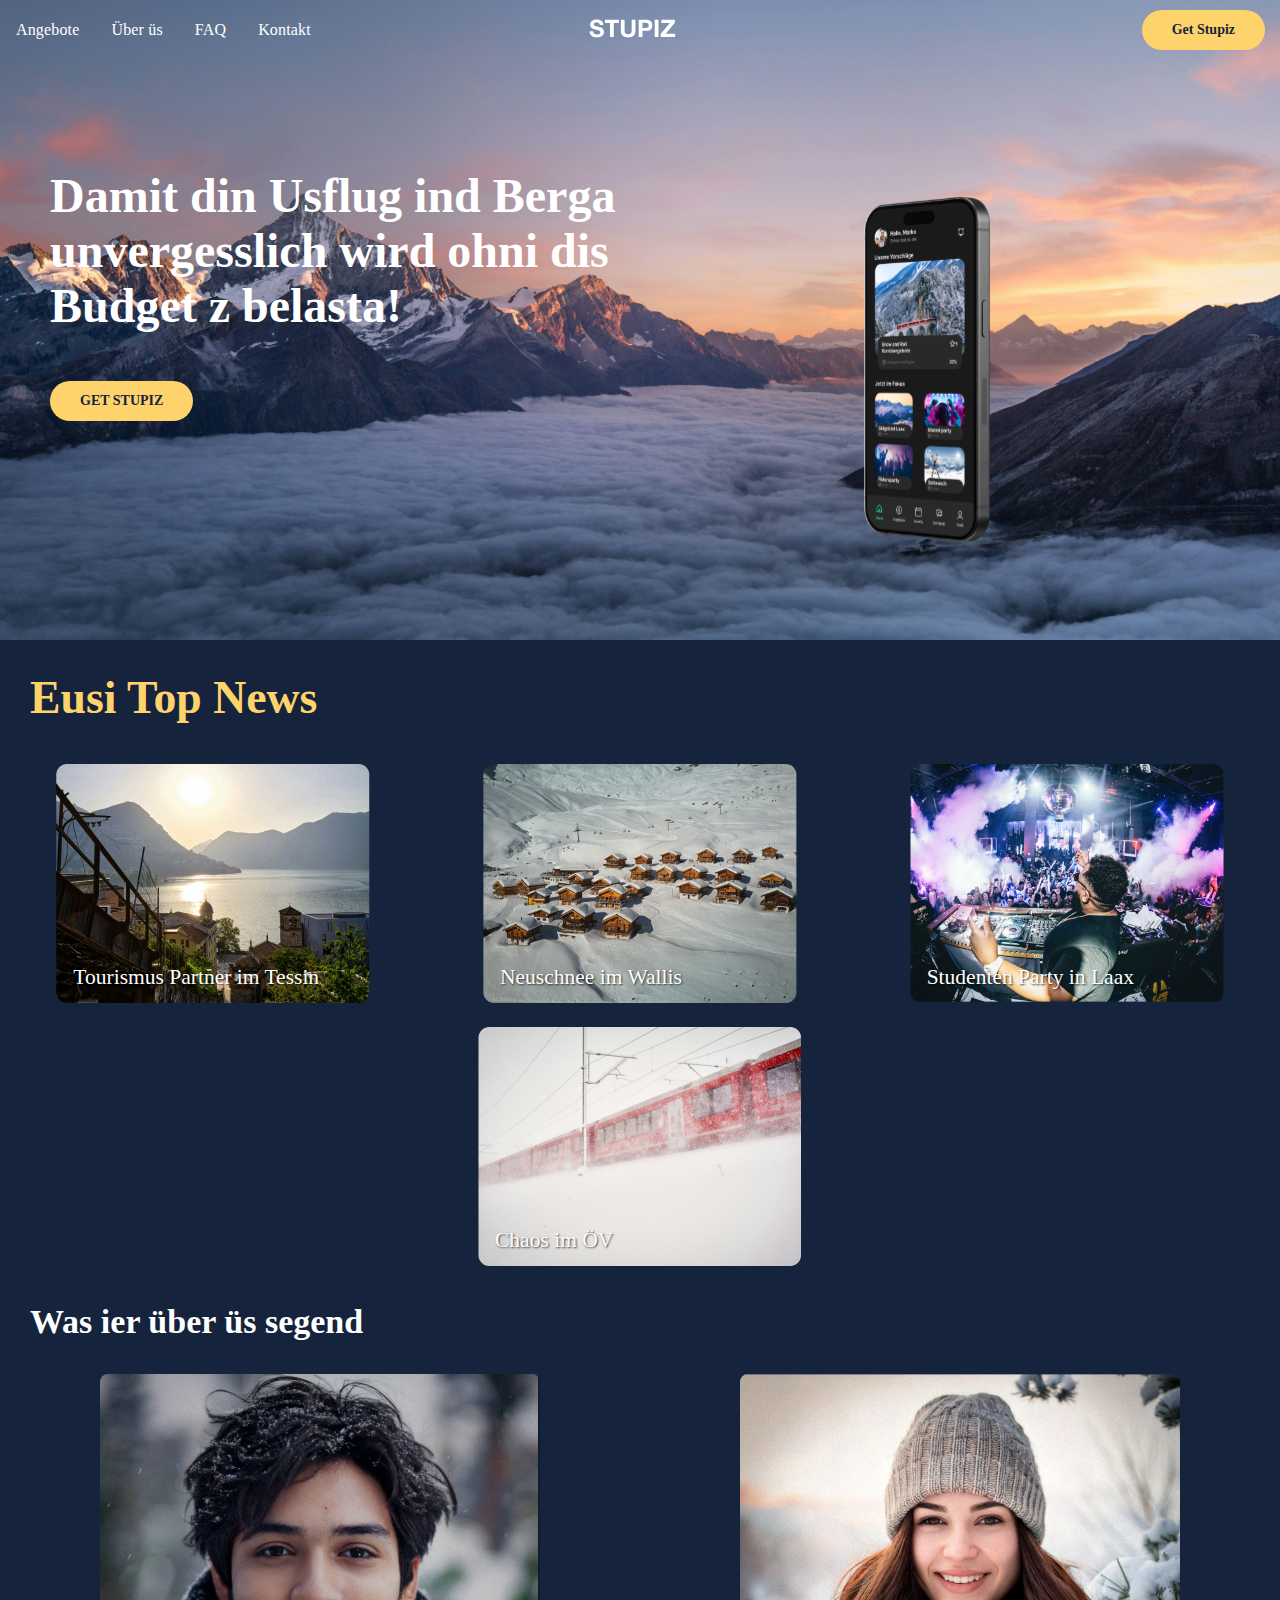
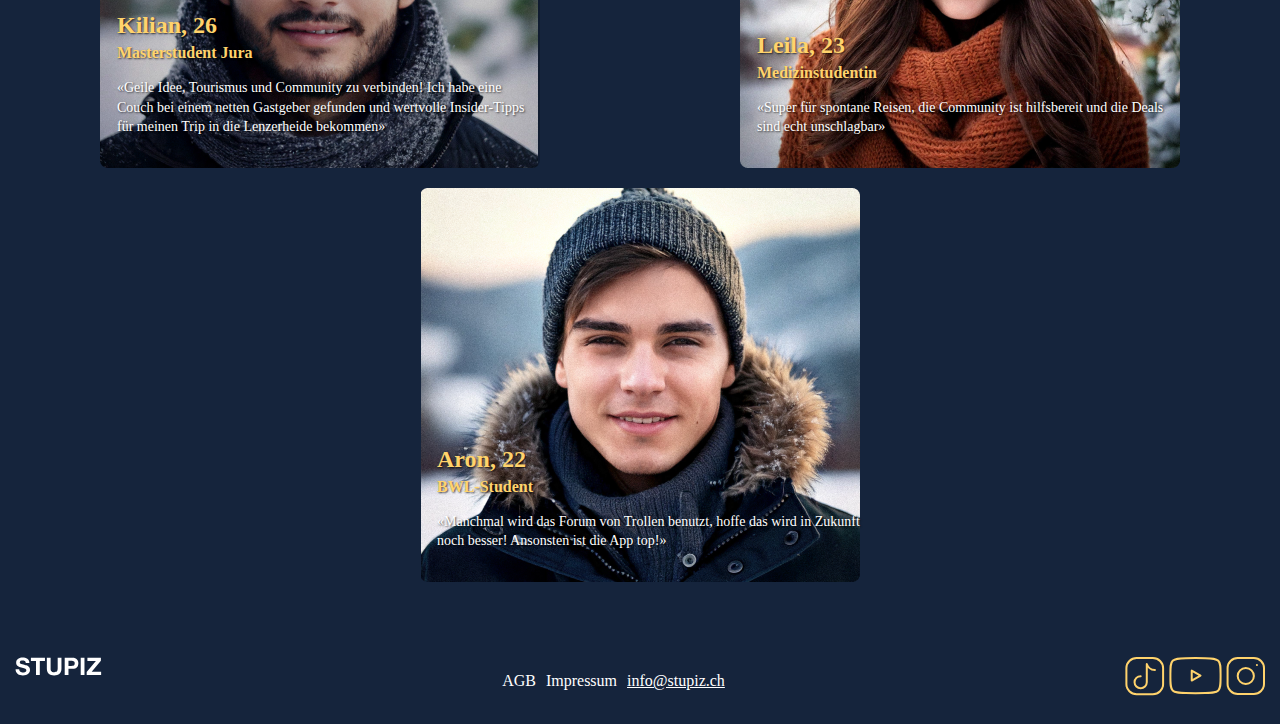
==== commit a2e7fea4: "finetuning layout" ====
--- a/index.html
+++ b/index.html
@@ -29,19 +29,17 @@
                 </a>
             </div>
             <div class="header-buttons">
-                <button id="search-button" class="transparentButton" type="button">Suche</button>
-                <button id="search-icon-button"><img src="./img/icon _search_.svg" height="25px" width="25px"></button>
-                <input type="text" id="search-bar" placeholder="Suche">
                 <button id="download-button" class="yellowButton" type="button">Get Stupiz</button>
             </div>
         </div>
         <div class="prototype">
             <div class="prototype-text">
                 <p>Damit din Usflug ind Berga unvergesslich wird ohni dis Budget z belasta!</p>
-                <button class="transparentYellowButton" type="button">GET STUPIZ</button>
+                <button class="yellowButton" type="button">GET STUPIZ</button>
             </div>
 
-            <img src="./img/PhonePrototype.svg" width="500" height="500">    
+            <!-- <img src="./img/Mockup_1.png" width="225" height="648"> -->
+            <img src="./img/PhonePrototype.svg" width="500" height="500">
         </div>
     </header>
     <main>
--- a/css/style.css
+++ b/css/style.css
@@ -1,6 +1,6 @@
 @font-face {
-  font-family: 'Helvetica';
-  src: url('Helvetica.ttc') format('truetype');
+  font-family: 'HelveticaNeue';
+  src: url('HelveticaNeue') /*format('truetype')*/;
 }
 
 :root {
@@ -9,7 +9,7 @@
   --text-shadow: 1px 1px 2px rgba(0, 0, 0, 0.7);
 }
 * {
-  font-family: 'Helvetica', sans-serif;
+  font-family: 'HelveticaNeue'/*, sans-serif*/;
   font-weight: 500;
   font-size: 16px;
   text-decoration: none;
@@ -42,7 +42,8 @@
   text-align: left;
   font-size: 14px;
   color: var(--primary-color);
-  border: 0
+  border: 0;
+  font-weight: bold;
 }
 
 .yellowButton{
@@ -50,7 +51,7 @@
 }
 
 .yellowButton:hover{
-  background-color: transparent;
+  background-color: var(--primary-color);
   color: var(--secondary-color);
   border: 1px solid var(--secondary-color);
 }
@@ -77,25 +78,6 @@
   background-color: var(--secondary-color);
   color: var(--primary-color);
   text-shadow: none;
-}
-
-#search-icon-button{
-  display: none;
-  position: relative;
-  height: 30px0px;
-  overflow: hidden;
-  box-sizing: border-box;
-  text-align: left;
-  font-size: 14px;
-  border: 0
-}
-
-#search-button:active ~ #search-bar{
-  display: inline;
-}
-
-#search-bar{
-  display: none;
 }
 
 /* Homepage styling*/
@@ -186,6 +168,8 @@
 
 .prototype p{
   font-size: 48px;
+  font-weight: bold;
+  line-height: auto;
 }
 
 .prototype img{
@@ -196,6 +180,7 @@
 .top-news h1{
   margin-left: 30px;
   font-size: 45.75px;
+  font-weight: bold;
   color: var(--secondary-color);
 }
 
@@ -216,13 +201,13 @@
 }
 
 .news-img{
-
+  
 }
 
 .zwei_ueberschriften{
   position: absolute;
-  bottom: 8px;
-  left: 16px;
+  bottom: 17px;
+  left: 17px;
 }
 
 .zwei_ueberschriften a{
@@ -232,12 +217,14 @@
 
 .zwei_ueberschriften h2{
   font-size: 24px;
+  font-weight: bold;
   color: var(--secondary-color);
   margin-bottom: 5px;
 }
 
 .zwei_ueberschriften h3{
   font-size: 16px;
+  font-weight:  bold;
   color: var(--secondary-color);
   margin-top: 5px;
 }
@@ -250,6 +237,7 @@
 .reviews h1{
   margin-left: 30px;
   font-size: 34px;
+  font-weight: bold;
 }
 
 .review-items{
@@ -357,12 +345,14 @@
 .overlay-text h2 {
   font-size: 48px;
   color: var(--secondary-color);
+  font-weight: bold;
 }
 
 .grossenewsbilder{
   display: block; /* Ensure no extra space around the image */
   width: 100%; /* Optional: Adjust to control image size */
   height: auto;
+  border-radius: 8px;
 }
 
 .allNews{
@@ -416,11 +406,13 @@
   font-size: 24px;
   margin: 5px 0;
   color: #f8fffa;
+  font-weight: bold;
 }
 
 .subtitle{
   font-size: 45.75px;
   color: #fff;
+  font-weight: bold;
   margin-left: 30px;
 }
 
@@ -502,6 +494,7 @@
 .answers{
   display: none;
   margin-top: 10px;
+  margin-right: 25px;
   text-align: left;
 }
 
@@ -515,8 +508,9 @@
 }
 
 .questions-container h1{
-  margin-left: 30px;
+  margin-left: 0px;
   width: 70%;
+  font-weight: bold;
 }
 
 .questions {
@@ -537,6 +531,7 @@
   text-align: left;
   flex: 5;
   margin: 0;
+  margin-bottom: 15px;
 }
 
 .questions img{
@@ -583,6 +578,7 @@
 .contact h1{
   font-size: 45.75px;
   color: var(--secondary-color);
+  font-weight: bold;
 }
 
 .form-container{
@@ -836,20 +832,7 @@
 }
 
 @media (max-width: 1080px) {
-  #search-icon-button{
-    display: inline-block;
-    position: relative;
-    height: 40px;
-    overflow: hidden;
-    border: 0;
-    background-color: transparent;
-  }
-
   #download-button{
-    display: none;
-  }
-
-  #search-button{
     display: none;
   }
 
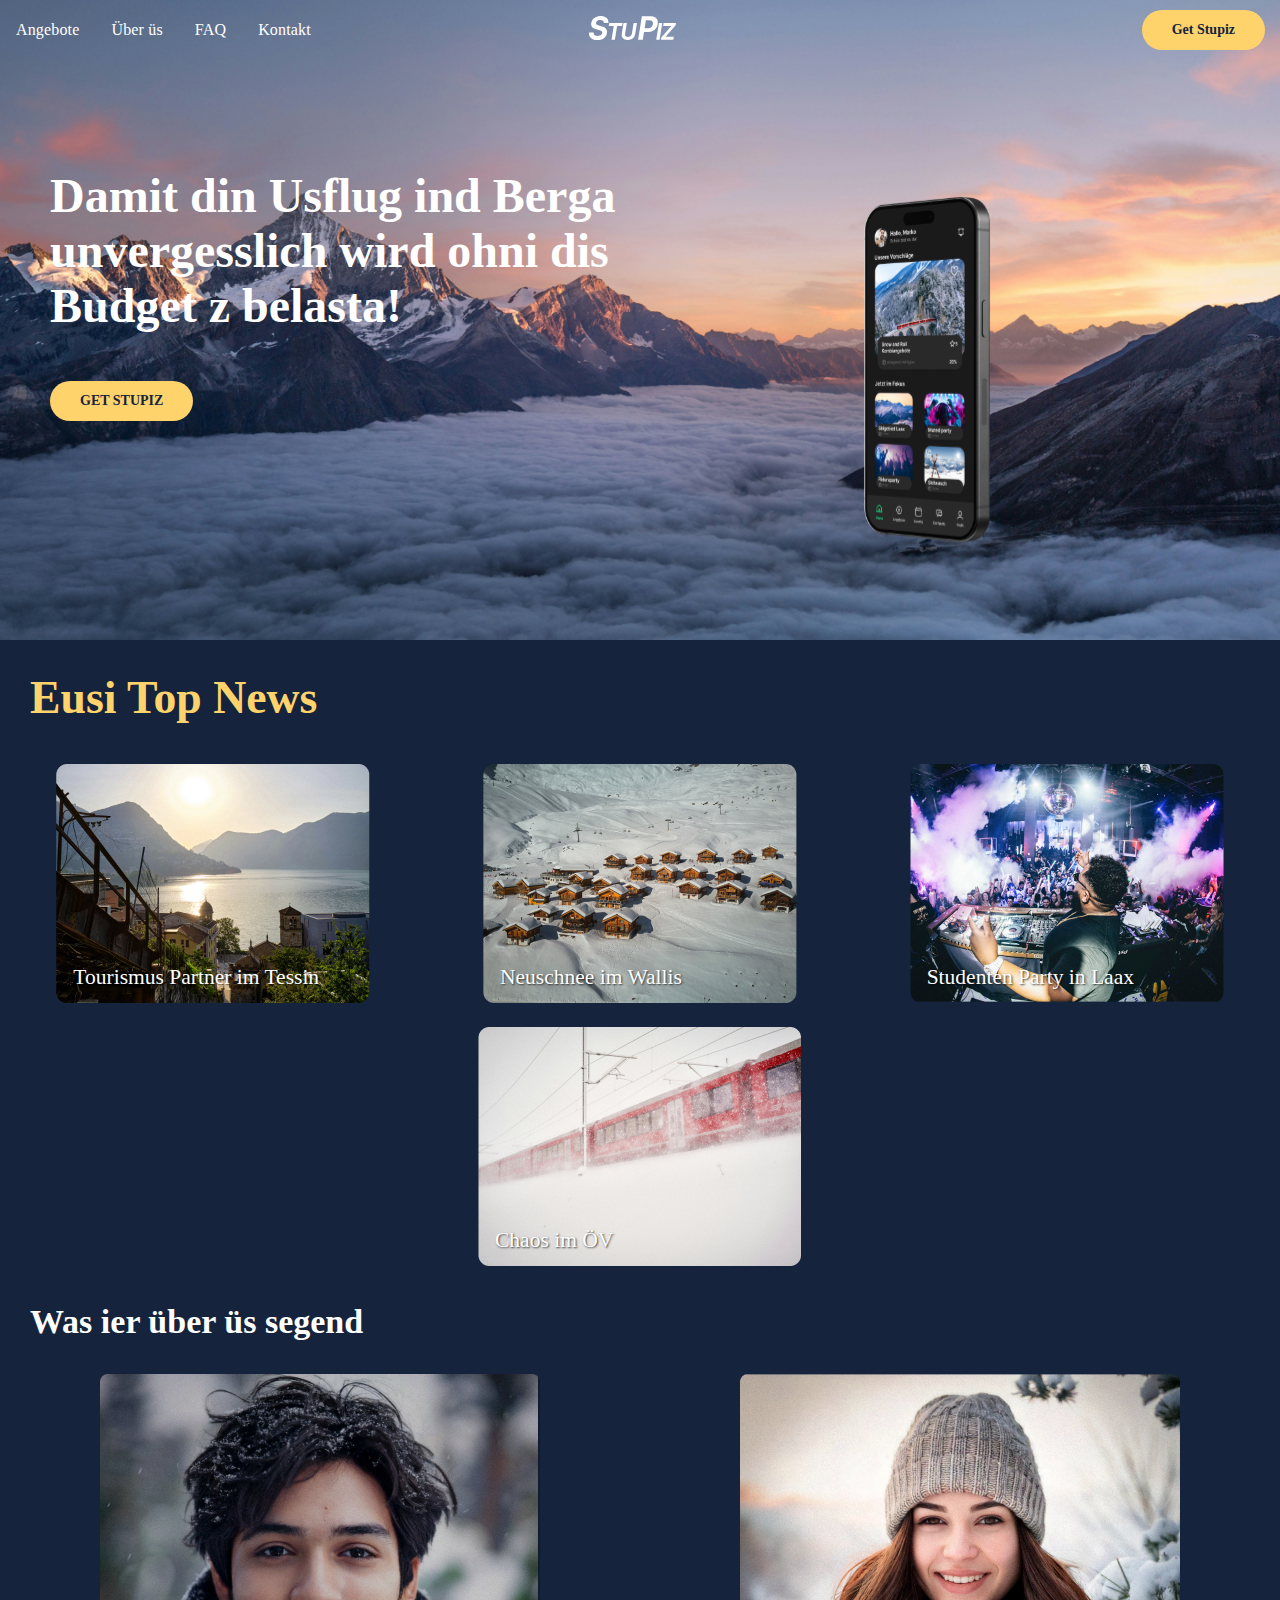
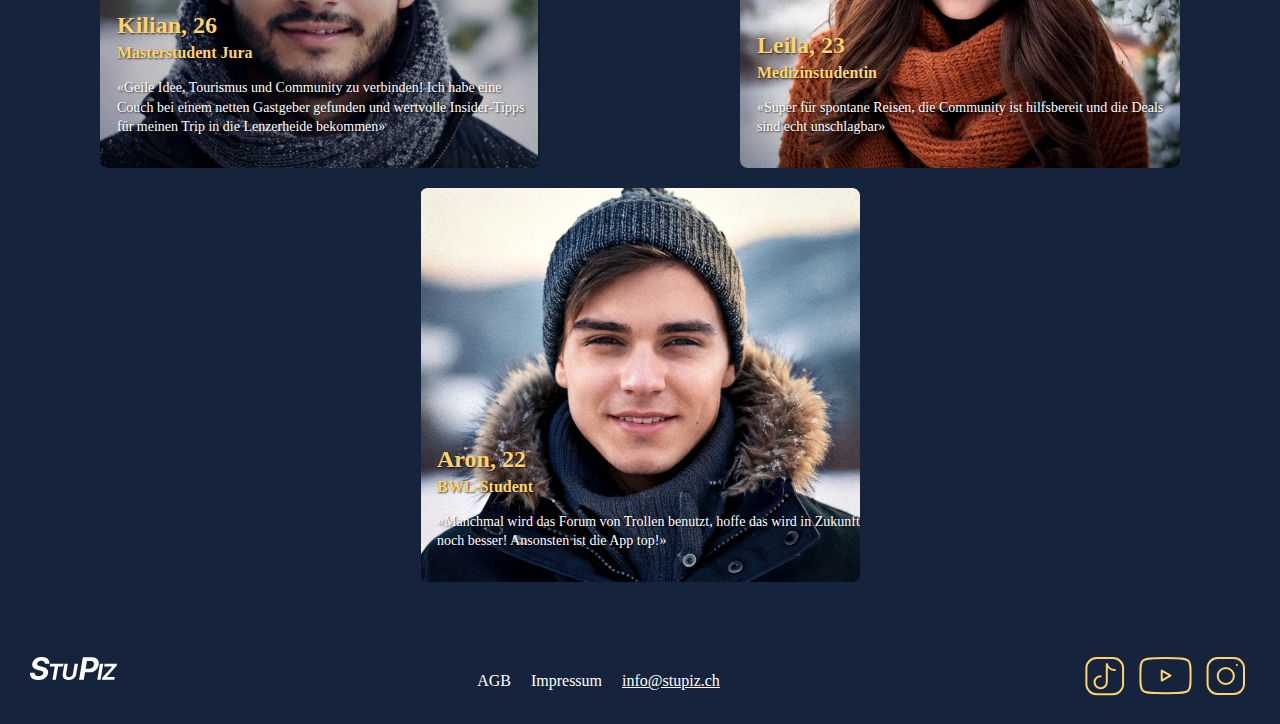
==== commit 48b07224: "improve spacing and add logo" ====
--- a/index.html
+++ b/index.html
@@ -25,7 +25,7 @@
             </nav>
             <div class="logo">
                 <a href="index.html">
-                    <img src="img/STUPIZ.svg" alt="StuPiz Logo">
+                    <img class="svgLogo" src="img/logo_white.svg" alt="StuPiz Logo">
                 </a>
             </div>
             <div class="header-buttons">
@@ -110,7 +110,7 @@
     </main>
     <footer>
         <a href="index.html">
-            <img src="img/STUPIZ.svg" alt="StuPiz Logo">
+            <img class="svgLogo" src="img/logo_white.svg" alt="StuPiz Logo">
         </a>
         <div class="footer-links">
             <a href="./pages/AGB.html">AGB</a>
--- a/css/style.css
+++ b/css/style.css
@@ -101,6 +101,11 @@
   margin-top: 10px;
 }
 
+.svgLogo{
+  width: 87px;
+  height: auto;
+}
+
 .header-buttons {
   flex: 1;
   text-align: right;
@@ -279,8 +284,8 @@
   gap:30px;
   margin-top: 40px;
   margin-bottom: 10px;
-  margin-left: 15px;
-  margin-right: 15px;
+  margin-left: 30px;
+  margin-right: 30px;
   min-height: 82px;
 }
 
@@ -294,7 +299,12 @@
   display: flex;
   flex-wrap: wrap;
   justify-content: space-between;
-  gap: 10px;
+  gap: 20px;
+}
+
+.some-links a{
+  margin-left: 5px;
+  margin-right: 5px;
 }
 
 
@@ -355,8 +365,17 @@
   border-radius: 8px;
 }
 
+.allnews-container{
+  display: flex;
+  flex-wrap: wrap;
+  justify-content: center;
+  margin: 0;
+  padding: 0;
+}
+
 .allNews{
   display: flex;
+  width: 80%;
   flex-wrap: wrap;
   justify-content: center;
   text-shadow: var(--text-shadow);
@@ -681,13 +700,20 @@
   color: var(--Color---White, #F8FFFA);
 }
 
+.Team-container{
+  display: flex;
+  justify-content: center;
+}
+
 .Team{
   display: flex;
   flex-wrap: wrap;
   justify-content: space-around;
   margin: 0;
+  width: 45%;
   padding: 0;
   margin-bottom: 10px;
+  margin-top: 145.65px;
   text-shadow: var(--text-shadow);
 }
 
@@ -802,7 +828,18 @@
   line-height: 19.6px;
 }
 
+@media (max-width: 1600px){
+  .Team{
+    width: 59%;
+  }
+}
+
 @media (max-width: 1250px){
+
+  .Team{
+    width: 75%;
+  }
+
   .Teamfoto{
     position: relative;
     width: 100%;
@@ -824,7 +861,7 @@
   .Gruendungsgeschichte{
     display: flex;
     flex-wrap: wrap;
-    flex-direction: column-reverse;
+    flex-direction: column;
     justify-content: center;
     align-items: center;
     margin-top: 150px;
@@ -832,6 +869,11 @@
 }
 
 @media (max-width: 1080px) {
+
+  .Team{
+    width: 90%;
+  }
+
   #download-button{
     display: none;
   }
@@ -844,7 +886,7 @@
     width: 100%;
     text-align: left;
     padding: 1rem 0;
-    font-size: 16px;
+    font-size: 14px;
     letter-spacing: 0.01em;
     line-height: 22.4px;
   }
@@ -853,6 +895,7 @@
   .menu-toggle:checked ~ .nav .nav_links {
       display: flex;
       flex: 1;
+      flex-wrap: wrap;
       position: relative;
       margin-left: 10px;
   }
@@ -883,8 +926,8 @@
   
   footer a, .footer-links, .some-links{
     vertical-align: middle;
-    margin-top: 5px;
-    margin-bottom: 5px;
+    margin-top: 10px;
+    margin-bottom: 10px;
     width: 100%;
   }
   
@@ -893,6 +936,17 @@
     flex-wrap: wrap;
     justify-content: space-between;
   }
+
+  .Teamfoto img{
+    width: 100%;
+    height: auto;
+    max-width: 800px;
+  }
+
+  .Gruendungsgeschichte{
+    margin-left: 15px;
+    margin-right: 15px;
+  }
 }
 
 @media (max-width: 435px) {
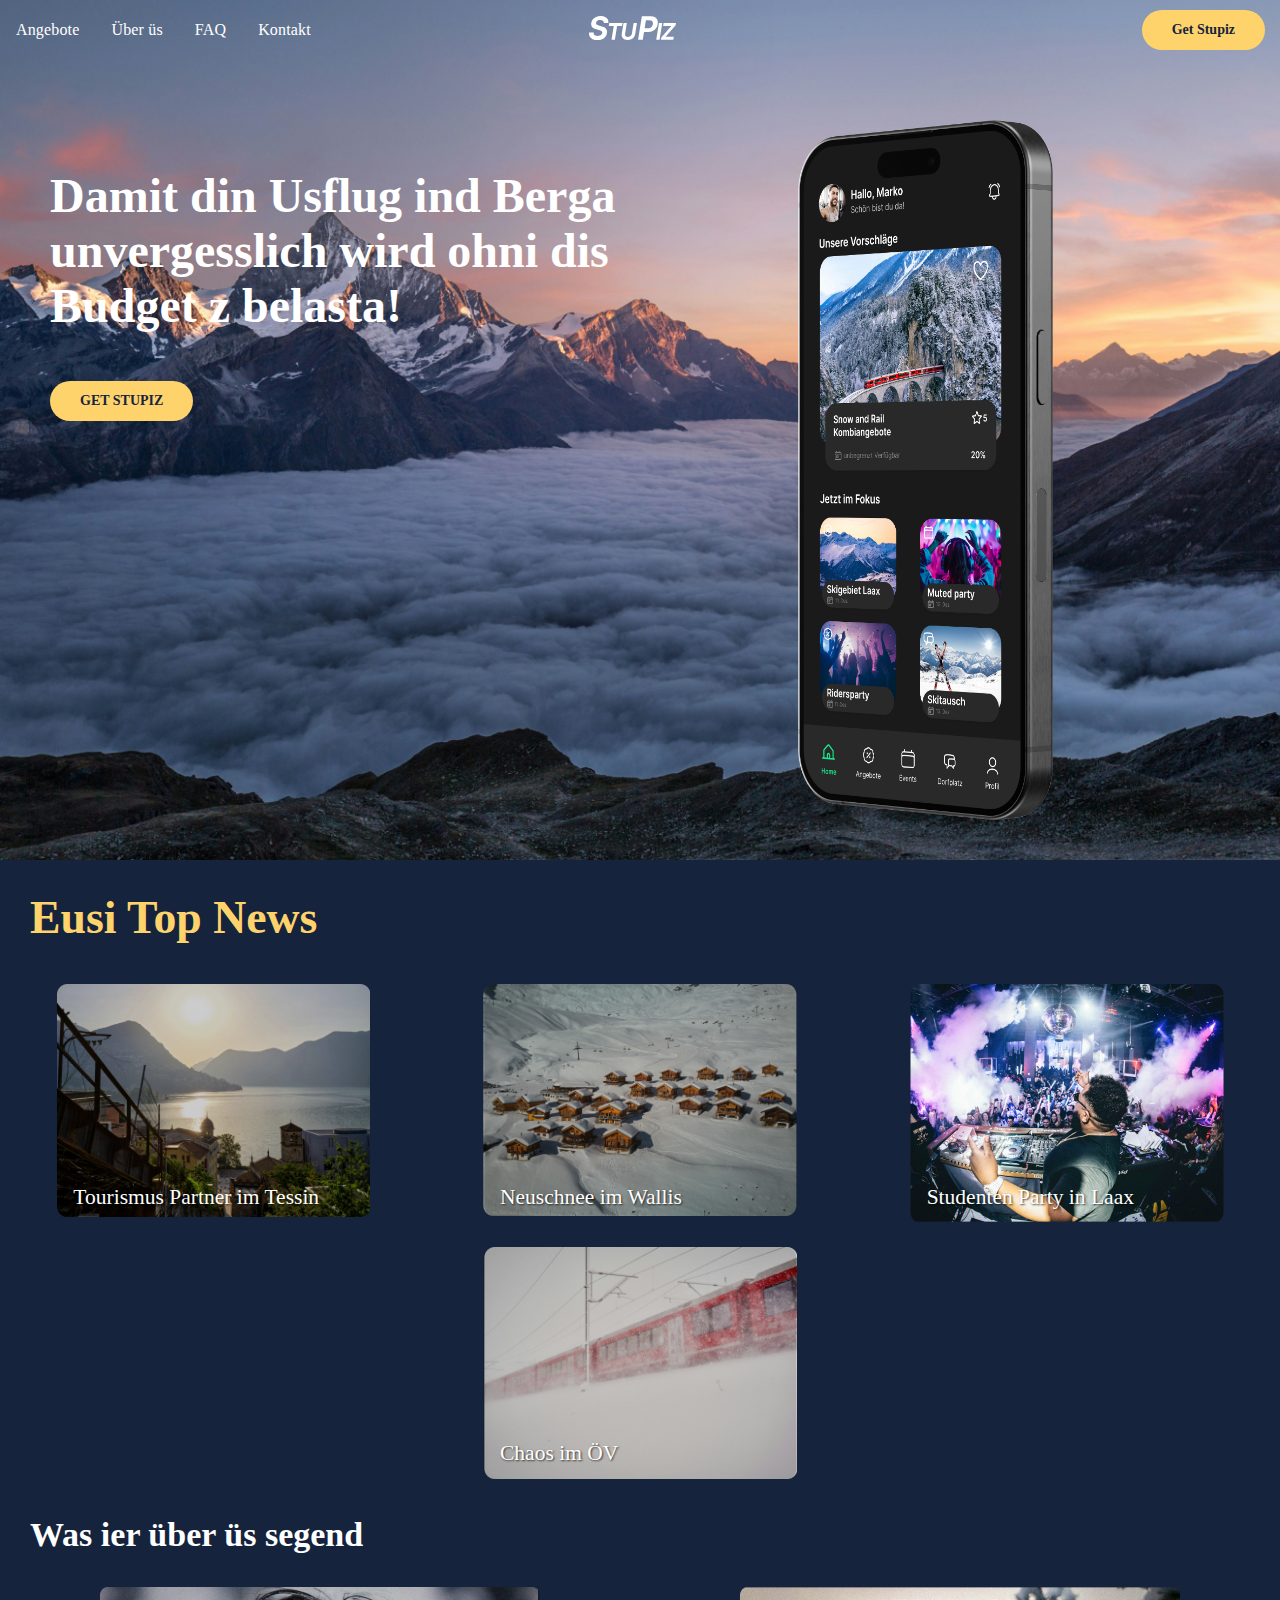
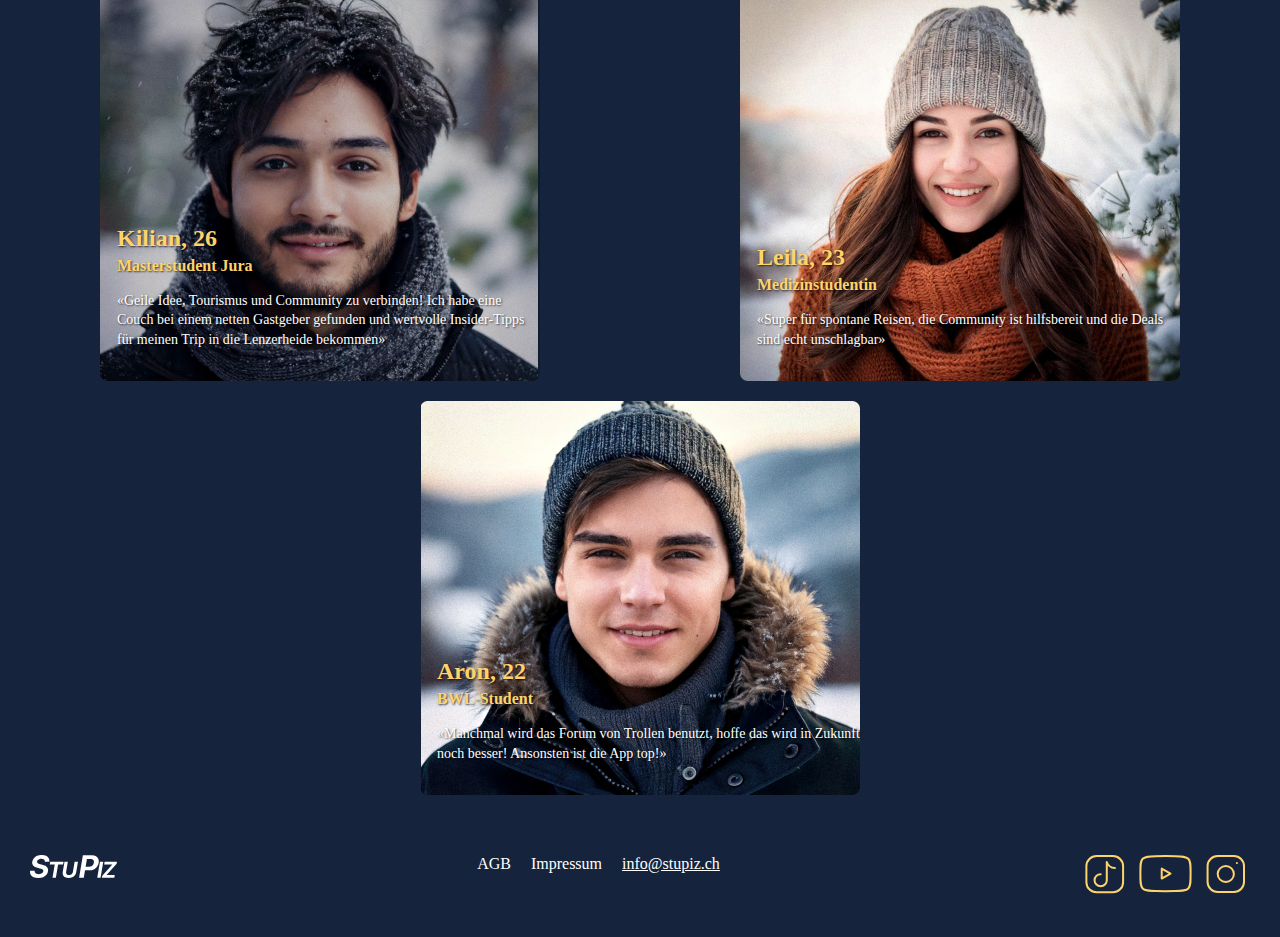
==== commit d8f6fa3e: "change images" ====
--- a/index.html
+++ b/index.html
@@ -38,8 +38,10 @@
                 <button class="yellowButton" type="button">GET STUPIZ</button>
             </div>
 
-            <!-- <img src="./img/Mockup_1.png" width="225" height="648"> -->
-            <img src="./img/PhonePrototype.svg" width="500" height="500">
+            <div class="prototyoe-img">
+                <img src="./img/Mockup_1.png">
+            <!-- <img src="./img/PhonePrototype.svg" width="500" height="500"> -->
+            </div>
         </div>
     </header>
     <main>
--- a/css/style.css
+++ b/css/style.css
@@ -178,8 +178,16 @@
 }
 
 .prototype img{
+  max-height: 700px;
+  width: auto;
+}
+
+.prototyoe-img{
   flex: 1.6;
   margin-right: 30px;
+  margin-bottom: 20px;
+  display: flex;
+  justify-content: center;
 }
 
 .top-news h1{
@@ -206,7 +214,8 @@
 }
 
 .news-img{
-  
+  max-width: 314px;
+  height: auto;
 }
 
 .zwei_ueberschriften{
@@ -272,6 +281,7 @@
 .review-container img{
   display: block;
   width: 100%;
+  max-width: 440px;
   height: auto;
 }
 
@@ -291,7 +301,6 @@
 
 footer a, .footer-links, .some-links{
   vertical-align: middle;
-  margin-top: 15px;
   margin-bottom: 15px;
 }
 
@@ -391,6 +400,26 @@
   margin-top: 50px;
 }
 
+#InterSport{
+  height: auto;
+  max-width: 675px;
+}
+
+#Saas-Fee{
+  height: auto;
+  max-width: 438px;
+}
+
+#BnB{
+  height: auto;
+  max-width: 322px;
+}
+
+#sbb{
+  height: auto;
+  max-width: 791px;
+}
+
 .image-container-small{
   position: relative;
   display: inline-block;
@@ -710,7 +739,7 @@
   flex-wrap: wrap;
   justify-content: space-around;
   margin: 0;
-  width: 45%;
+  width: 35%;
   padding: 0;
   margin-bottom: 10px;
   margin-top: 145.65px;
@@ -826,6 +855,13 @@
   font-style: normal;
   font-weight: 400;
   line-height: 19.6px;
+}
+
+
+@media (max-width: 2059px){
+  .Team{
+    width: 45%;
+  }
 }
 
 @media (max-width: 1600px){
